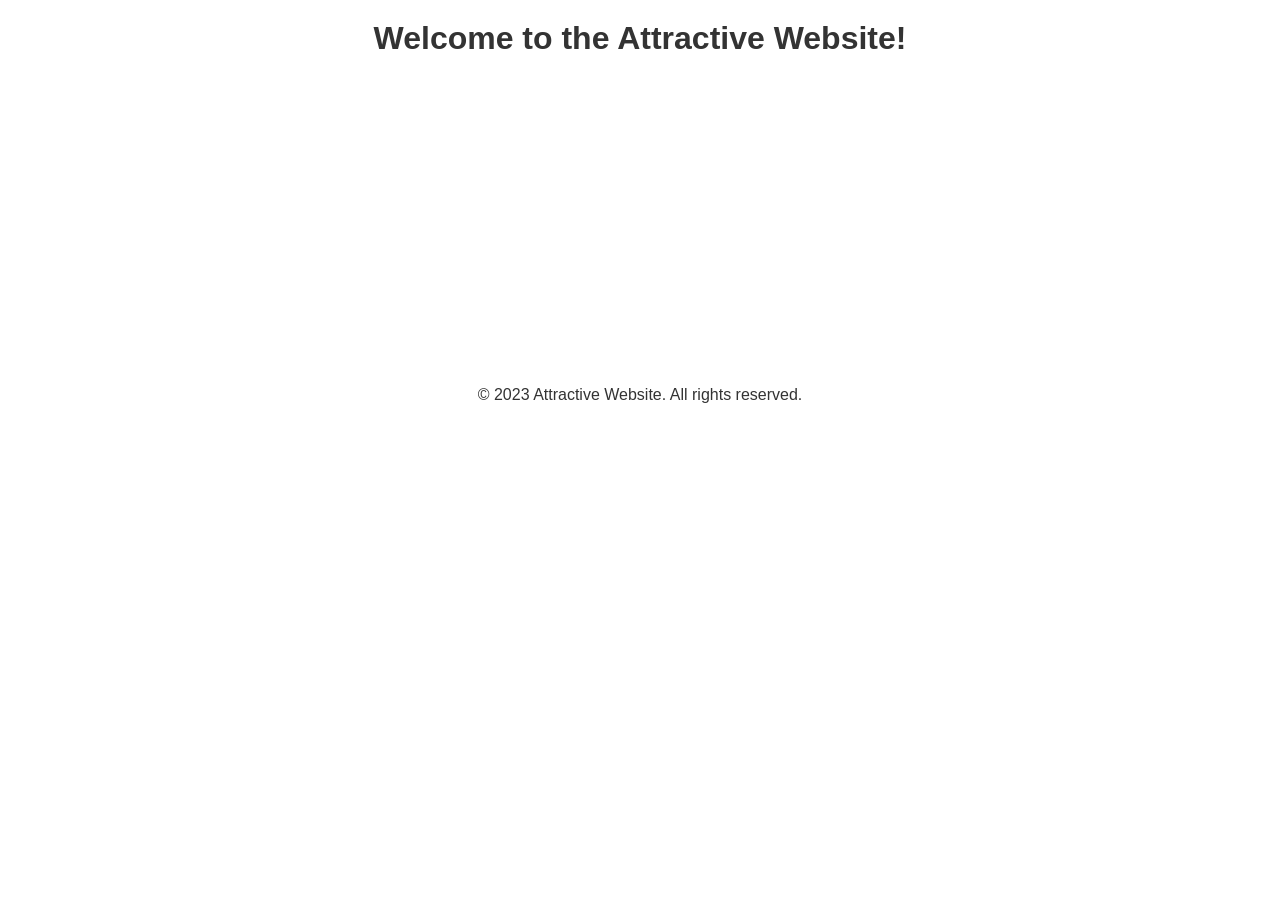
==== index.html @ ef952506 "Update index.html" ====
<!DOCTYPE html>
<html>
<head>
    <title>Attractive Website</title>
    <style>
        body {
            font-family: Arial, sans-serif;
            margin: 0;
            padding: 0;
            overflow: hidden;
            background: url("background.jpg") no-repeat center center fixed;
            background-size: cover;
        }

        #header {
            background-color: rgba(255, 255, 255, 0.8);
            padding: 20px;
            text-align: center;
        }

        #header h1 {
            margin: 0;
            color: #333;
        }

        #content {
            padding: 20px;
            color: #fff;
            text-align: center;
        }

        #content h2 {
            margin: 0 0 20px;
            font-size: 36px;
        }

        #content p {
            font-size: 18px;
            line-height: 1.6;
        }

        #content a {
            color: #fff;
            text-decoration: none;
            font-weight: bold;
        }

        #footer {
            background-color: rgba(255, 255, 255, 0.8);
            padding: 20px;
            text-align: center;
        }

        #footer p {
            margin: 0;
            color: #333;
        }
    </style>
</head>
<body>
    <div id="header">
        <h1>Welcome to the Attractive Website!</h1>
    </div>

    <div id="content">
        <h2>Smart Background Image</h2>
        <p>This website features a smart background image that adjusts to different screen sizes.</p>
        <p>You can replace the "background.jpg" file with your own image to customize the background.</p>
        <p>Feel free to explore the rest of the website and enjoy the visual experience!</p>
        <p>
            <a href="#">Link 1</a> |
            <a href="#">Link 2</a> |
            <a href="#">Link 3</a> |
            <a href="#">Link 4</a>
        </p>
    </div>

    <div id="footer">
        <p>&copy; 2023 Attractive Website. All rights reserved.</p>
    </div>
</body>
</html>
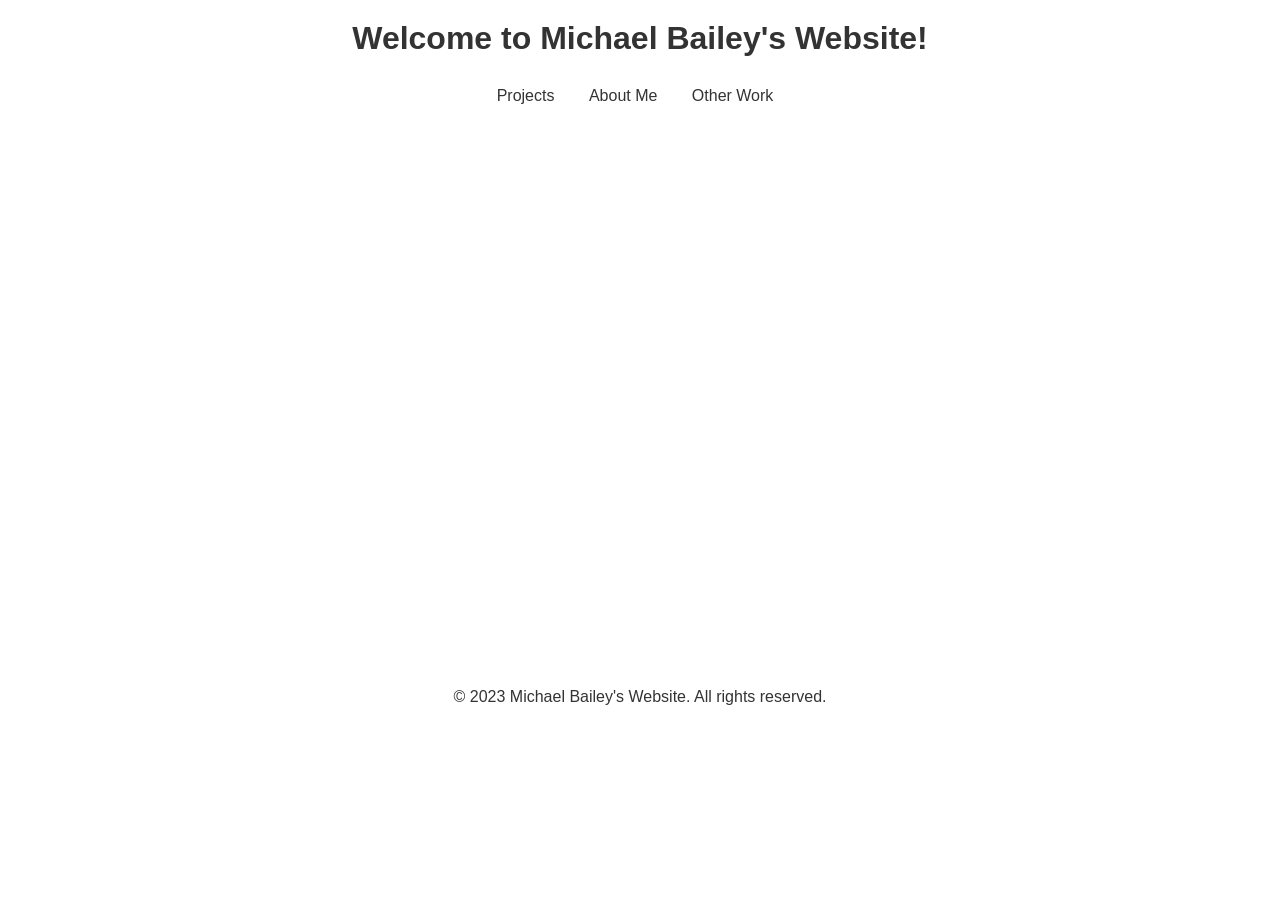
==== commit 64ab963c: "Update index.html" ====
--- a/index.html
+++ b/index.html
@@ -1,7 +1,7 @@
 <!DOCTYPE html>
 <html>
 <head>
-    <title>Attractive Website</title>
+    <title>Michael Bailey's Website</title>
     <style>
         body {
             font-family: Arial, sans-serif;
@@ -23,6 +23,29 @@
             color: #333;
         }
 
+        #nav {
+            background-color: rgba(255, 255, 255, 0.8);
+            padding: 10px;
+            text-align: center;
+        }
+
+        #nav ul {
+            list-style-type: none;
+            margin: 0;
+            padding: 0;
+        }
+
+        #nav ul li {
+            display: inline-block;
+            margin-right: 10px;
+        }
+
+        #nav ul li a {
+            text-decoration: none;
+            color: #333;
+            padding: 5px 10px;
+        }
+
         #content {
             padding: 20px;
             color: #fff;
@@ -39,12 +62,6 @@
             line-height: 1.6;
         }
 
-        #content a {
-            color: #fff;
-            text-decoration: none;
-            font-weight: bold;
-        }
-
         #footer {
             background-color: rgba(255, 255, 255, 0.8);
             padding: 20px;
@@ -59,24 +76,41 @@
 </head>
 <body>
     <div id="header">
-        <h1>Welcome to the Attractive Website!</h1>
+        <h1>Welcome to Michael Bailey's Website!</h1>
+    </div>
+
+    <div id="nav">
+        <ul>
+            <li><a href="#projects">Projects</a></li>
+            <li><a href="#about">About Me</a></li>
+            <li><a href="#work">Other Work</a></li>
+        </ul>
     </div>
 
     <div id="content">
-        <h2>Smart Background Image</h2>
-        <p>This website features a smart background image that adjusts to different screen sizes.</p>
-        <p>You can replace the "background.jpg" file with your own image to customize the background.</p>
-        <p>Feel free to explore the rest of the website and enjoy the visual experience!</p>
-        <p>
-            <a href="#">Link 1</a> |
-            <a href="#">Link 2</a> |
-            <a href="#">Link 3</a> |
-            <a href="#">Link 4</a>
-        </p>
+        <h2>Projects</h2>
+        <p>Here are some of my notable projects:</p>
+        <ul>
+            <li>Project 1</li>
+            <li>Project 2</li>
+            <li>Project 3</li>
+        </ul>
+
+        <h2>About Me</h2>
+        <p>I am Michael Bailey, a passionate web developer.</p>
+        <p>I have experience in front-end and back-end development, and I enjoy creating interactive and user-friendly websites.</p>
+
+        <h2>Other Work</h2>
+        <p>Here are some other examples of my work:</p>
+        <ul>
+            <li>Work 1</li>
+            <li>Work 2</li>
+            <li>Work 3</li>
+        </ul>
     </div>
 
     <div id="footer">
-        <p>&copy; 2023 Attractive Website. All rights reserved.</p>
+        <p>&copy; 2023 Michael Bailey's Website. All rights reserved.</p>
     </div>
 </body>
 </html>
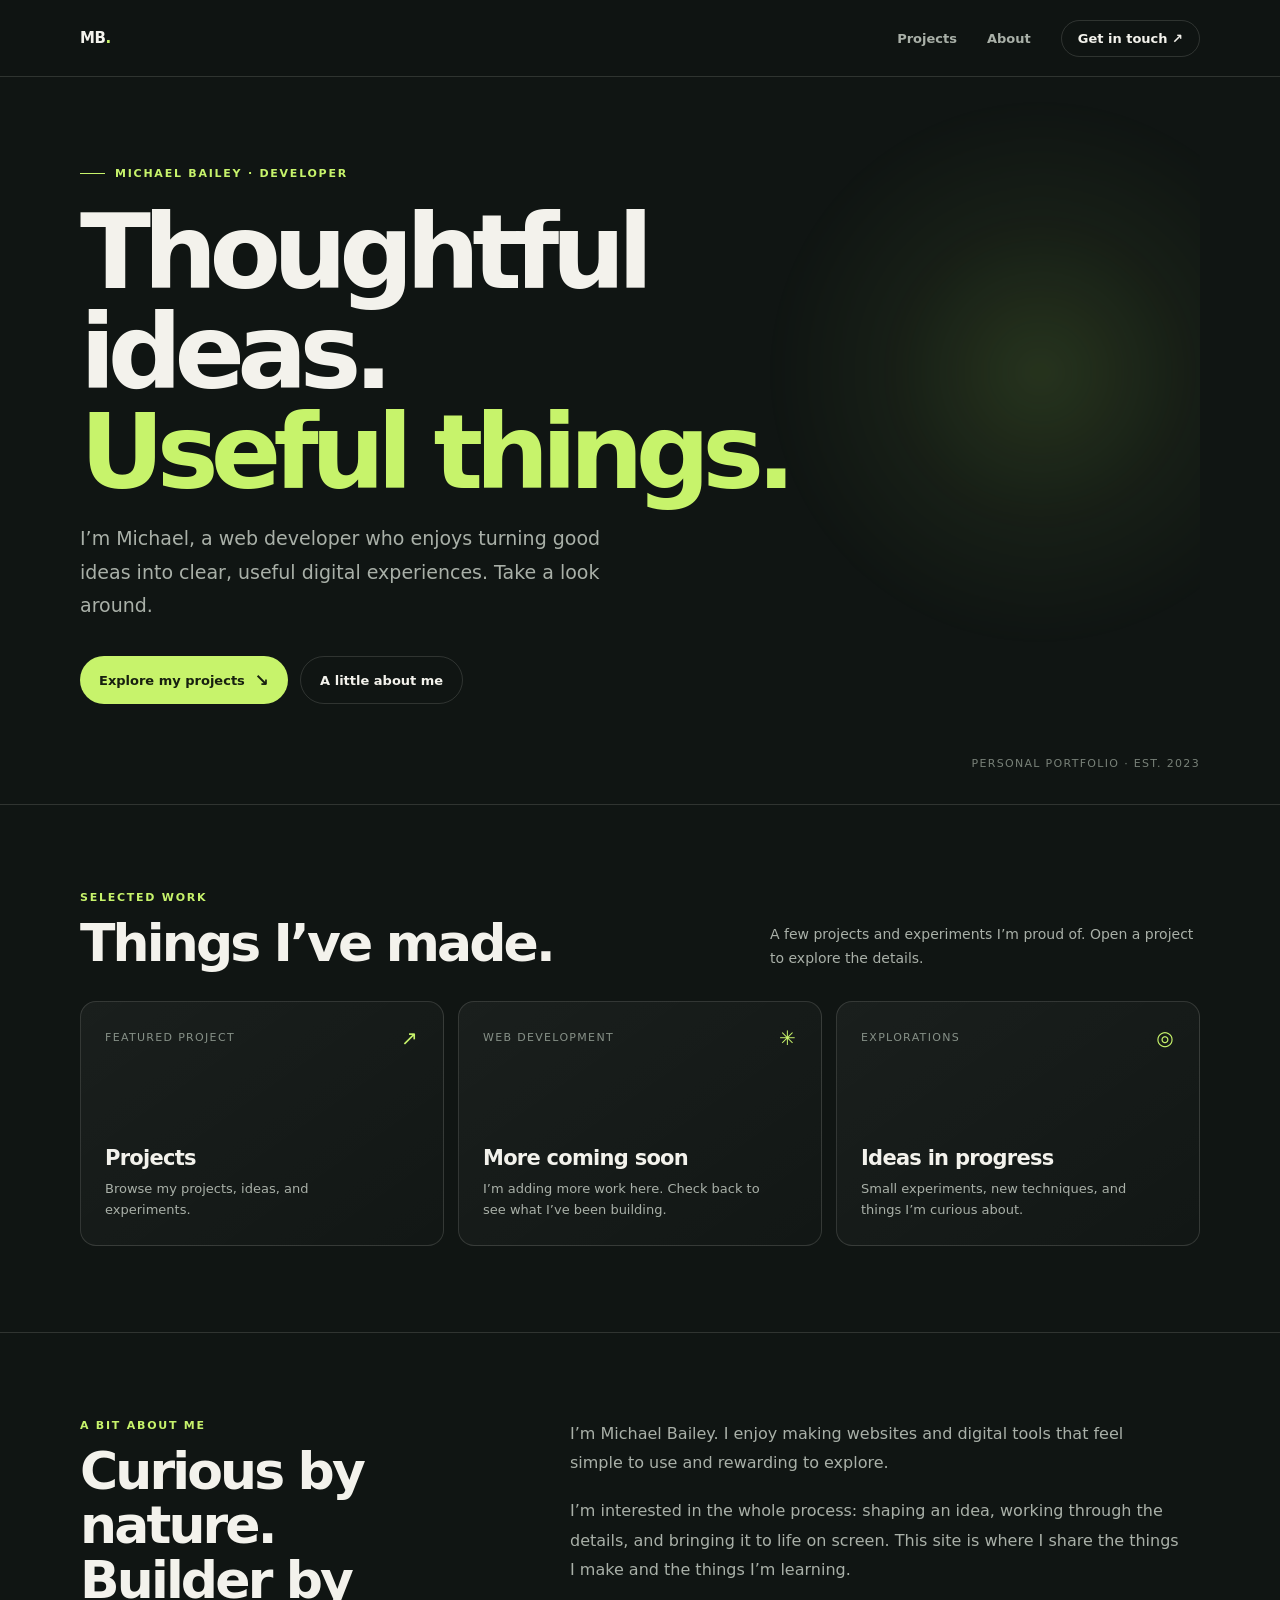
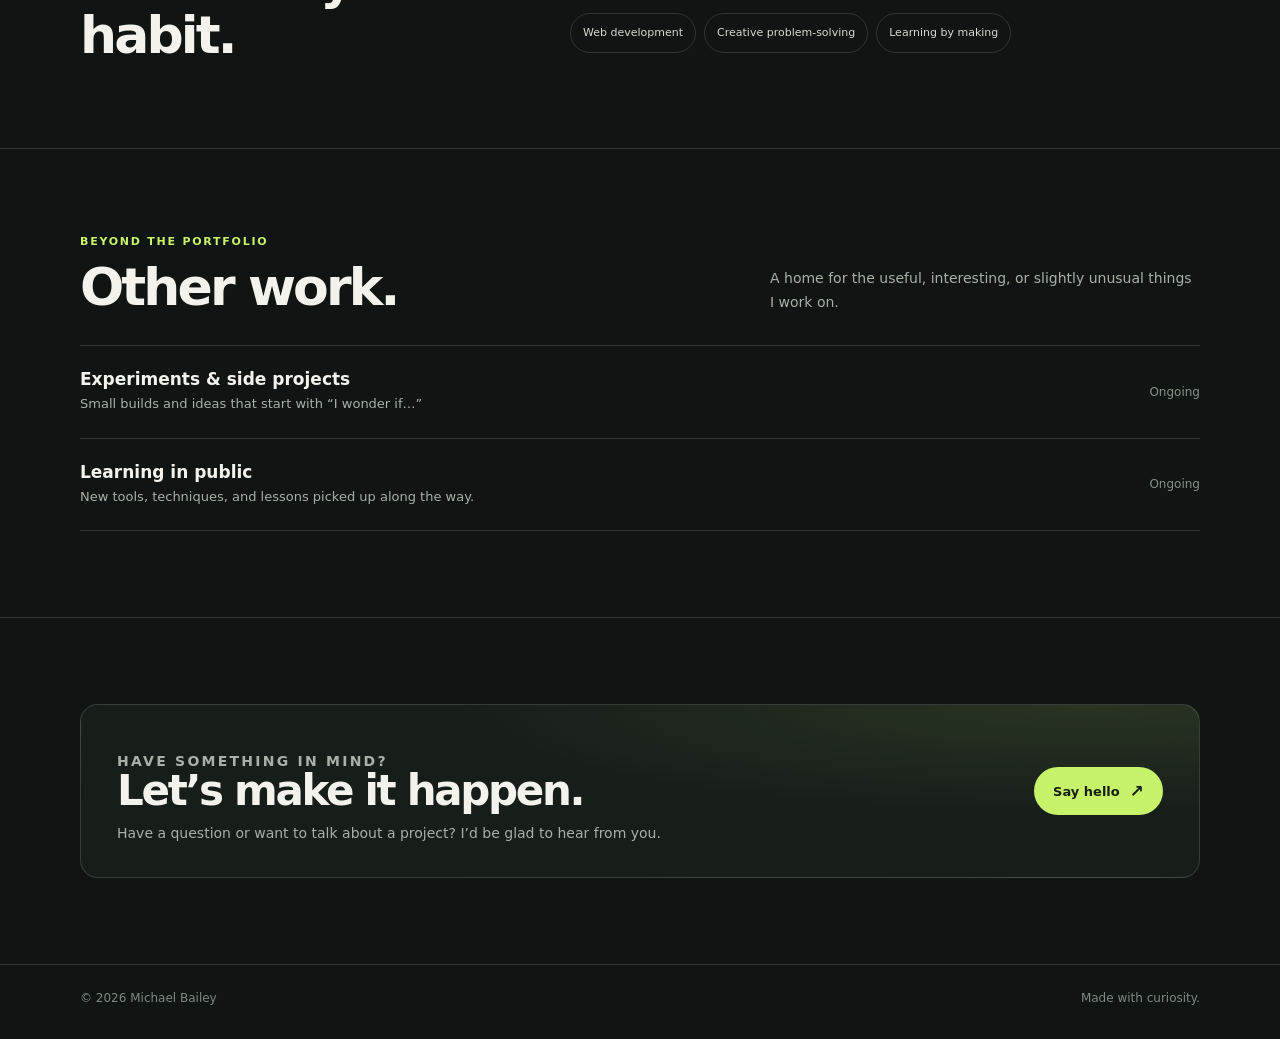
==== commit a0ddd81e: "Update index.html" ====
--- a/index.html
+++ b/index.html
@@ -1,116 +1,205 @@
-<!DOCTYPE html>
-<html>
+<!doctype html>
+<html lang="en">
 <head>
-    <title>Michael Bailey's Website</title>
-    <style>
-        body {
-            font-family: Arial, sans-serif;
-            margin: 0;
-            padding: 0;
-            overflow: hidden;
-            background: url("background.jpg") no-repeat center center fixed;
-            background-size: cover;
-        }
-
-        #header {
-            background-color: rgba(255, 255, 255, 0.8);
-            padding: 20px;
-            text-align: center;
-        }
-
-        #header h1 {
-            margin: 0;
-            color: #333;
-        }
-
-        #nav {
-            background-color: rgba(255, 255, 255, 0.8);
-            padding: 10px;
-            text-align: center;
-        }
-
-        #nav ul {
-            list-style-type: none;
-            margin: 0;
-            padding: 0;
-        }
-
-        #nav ul li {
-            display: inline-block;
-            margin-right: 10px;
-        }
-
-        #nav ul li a {
-            text-decoration: none;
-            color: #333;
-            padding: 5px 10px;
-        }
-
-        #content {
-            padding: 20px;
-            color: #fff;
-            text-align: center;
-        }
-
-        #content h2 {
-            margin: 0 0 20px;
-            font-size: 36px;
-        }
-
-        #content p {
-            font-size: 18px;
-            line-height: 1.6;
-        }
-
-        #footer {
-            background-color: rgba(255, 255, 255, 0.8);
-            padding: 20px;
-            text-align: center;
-        }
-
-        #footer p {
-            margin: 0;
-            color: #333;
-        }
-    </style>
+  <meta charset="utf-8">
+  <meta name="viewport" content="width=device-width, initial-scale=1">
+  <meta name="theme-color" content="#101513">
+  <meta name="description" content="The portfolio and projects of Michael Bailey.">
+  <title>Michael Bailey — Developer &amp; Maker</title>
+  <style>
+    :root {
+      color-scheme: dark;
+      --ink: #f3f2ec;
+      --muted: #a9b0a8;
+      --bg: #101513;
+      --panel: #171e1a;
+      --line: rgba(238, 242, 231, .14);
+      --lime: #c7f36b;
+      --max: 1120px;
+    }
+    * { box-sizing: border-box; }
+    html { scroll-behavior: smooth; scroll-padding-top: 92px; }
+    body {
+      margin: 0;
+      background: var(--bg);
+      color: var(--ink);
+      font-family: Inter, ui-sans-serif, system-ui, -apple-system, BlinkMacSystemFont, "Segoe UI", sans-serif;
+      -webkit-font-smoothing: antialiased;
+    }
+    a { color: inherit; }
+    .wrap { width: min(var(--max), calc(100% - 48px)); margin-inline: auto; }
+    .topbar {
+      position: sticky; top: 0; z-index: 10;
+      border-bottom: 1px solid var(--line);
+      background: rgba(16, 21, 19, .82);
+      backdrop-filter: blur(18px);
+    }
+    .nav { min-height: 76px; display: flex; align-items: center; justify-content: space-between; gap: 24px; }
+    .brand { font-size: 15px; font-weight: 750; letter-spacing: -.03em; text-decoration: none; }
+    .brand-mark { color: var(--lime); }
+    .navlinks { display: flex; align-items: center; gap: 30px; }
+    .navlinks a { color: var(--muted); font-size: 13px; font-weight: 600; text-decoration: none; transition: color .2s; }
+    .navlinks a:hover, .navlinks a:focus-visible { color: var(--ink); }
+    .navlinks .nav-cta { border: 1px solid var(--line); border-radius: 999px; color: var(--ink); padding: 10px 16px; }
+    .hero { min-height: 590px; display: grid; align-items: center; padding: 90px 0 100px; position: relative; overflow: hidden; }
+    .hero::before {
+      content: ""; position: absolute; width: 560px; height: 560px; border-radius: 50%;
+      right: -120px; top: 2%; pointer-events: none;
+      background: radial-gradient(circle, rgba(151, 205, 83, .17), rgba(151, 205, 83, .05) 38%, transparent 69%);
+      filter: blur(8px);
+    }
+    .hero-inner { position: relative; max-width: 790px; }
+    .eyebrow { display: flex; align-items: center; gap: 10px; color: var(--lime); font-size: 11px; letter-spacing: .16em; text-transform: uppercase; font-weight: 750; }
+    .eyebrow::before { content: ""; width: 25px; height: 1px; background: currentColor; }
+    h1 { max-width: 800px; margin: 23px 0 20px; font-size: clamp(54px, 8.6vw, 104px); line-height: .96; letter-spacing: -.075em; font-weight: 650; }
+    h1 span { color: var(--lime); }
+    .intro { max-width: 550px; margin: 0; color: var(--muted); font-size: clamp(16px, 2vw, 19px); line-height: 1.75; }
+    .actions { display: flex; flex-wrap: wrap; gap: 12px; margin-top: 34px; }
+    .button { min-height: 48px; display: inline-flex; align-items: center; justify-content: center; gap: 10px; padding: 0 19px; border-radius: 999px; text-decoration: none; font-size: 13px; font-weight: 700; transition: transform .2s, background .2s; }
+    .button:hover { transform: translateY(-2px); }
+    .button-primary { background: var(--lime); color: #17200f; }
+    .button-secondary { border: 1px solid var(--line); color: var(--ink); }
+    .arrow { font-size: 17px; line-height: 0; }
+    .hero-note { position: absolute; right: 0; bottom: 34px; color: #788178; font-size: 11px; letter-spacing: .12em; text-transform: uppercase; }
+    .section { padding: 86px 0; border-top: 1px solid var(--line); }
+    .section-head { display: flex; align-items: end; justify-content: space-between; gap: 24px; margin-bottom: 30px; }
+    .section-kicker { margin: 0 0 12px; color: var(--lime); font-size: 11px; letter-spacing: .16em; text-transform: uppercase; font-weight: 750; }
+    h2 { margin: 0; font-size: clamp(32px, 5vw, 52px); line-height: 1.05; letter-spacing: -.055em; font-weight: 620; }
+    .section-lead { max-width: 430px; margin: 0; color: var(--muted); font-size: 14px; line-height: 1.7; }
+    .project-grid { display: grid; grid-template-columns: repeat(3, 1fr); gap: 14px; }
+    .card { min-height: 245px; display: flex; flex-direction: column; padding: 24px; border: 1px solid var(--line); border-radius: 16px; background: linear-gradient(145deg, rgba(255,255,255,.045), rgba(255,255,255,.012)); text-decoration: none; transition: border-color .2s, transform .2s, background .2s; }
+    a.card:hover { border-color: rgba(199,243,107,.48); transform: translateY(-3px); background: linear-gradient(145deg, rgba(199,243,107,.08), rgba(255,255,255,.015)); }
+    .card-top { display: flex; justify-content: space-between; align-items: center; color: #869087; font-size: 11px; letter-spacing: .12em; text-transform: uppercase; }
+    .card-icon { color: var(--lime); font-size: 20px; }
+    .card h3 { margin: auto 0 9px; font-size: 21px; letter-spacing: -.035em; }
+    .card p { max-width: 280px; margin: 0; color: var(--muted); font-size: 13px; line-height: 1.6; }
+    .about-layout { display: grid; grid-template-columns: .8fr 1.2fr; gap: 70px; align-items: start; }
+    .about-copy { max-width: 610px; color: var(--muted); font-size: 16px; line-height: 1.85; }
+    .about-copy p { margin: 0 0 18px; }
+    .about-tags { display: flex; flex-wrap: wrap; gap: 8px; margin-top: 28px; }
+    .tag { padding: 9px 12px; border: 1px solid var(--line); border-radius: 999px; color: #d5d9d1; font-size: 11px; }
+    .work-row { display: grid; grid-template-columns: 1fr auto; gap: 22px; align-items: center; padding: 23px 0; border-top: 1px solid var(--line); }
+    .work-row:last-child { border-bottom: 1px solid var(--line); }
+    .work-row h3 { margin: 0 0 5px; font-size: 17px; }
+    .work-row p { margin: 0; color: var(--muted); font-size: 13px; line-height: 1.6; }
+    .work-year { color: #879087; font-size: 12px; }
+    .contact { display: flex; align-items: center; justify-content: space-between; gap: 30px; padding: 36px; border: 1px solid var(--line); border-radius: 18px; background: radial-gradient(ellipse at 90% 0%, rgba(199,243,107,.1), transparent 45%), var(--panel); }
+    .contact h2 { font-size: clamp(28px, 4vw, 42px); }
+    .contact p { margin: 12px 0 0; color: var(--muted); font-size: 14px; }
+    footer { padding: 26px 0 34px; border-top: 1px solid var(--line); color: #7f8980; font-size: 12px; }
+    .footer-inner { display: flex; justify-content: space-between; gap: 20px; }
+    :focus-visible { outline: 2px solid var(--lime); outline-offset: 4px; }
+    @media (max-width: 760px) {
+      .wrap { width: min(100% - 36px, var(--max)); }
+      .nav { min-height: 66px; }
+      .navlinks { gap: 16px; }
+      .navlinks a { font-size: 12px; }
+      .navlinks .nav-cta { padding: 8px 12px; }
+      .hero { min-height: 560px; padding: 80px 0; }
+      .hero::before { right: -290px; top: 12%; }
+      .hero-note { display: none; }
+      .section { padding: 68px 0; }
+      .section-head { align-items: start; flex-direction: column; }
+      .project-grid { grid-template-columns: 1fr; }
+      .card { min-height: 195px; }
+      .about-layout { grid-template-columns: 1fr; gap: 24px; }
+      .contact { align-items: start; flex-direction: column; padding: 27px; }
+    }
+    @media (max-width: 460px) {
+      .navlinks { gap: 12px; }
+      .navlinks a:nth-child(2) { display: none; }
+      .brand { font-size: 14px; }
+      .hero { min-height: 520px; }
+      .footer-inner { flex-direction: column; gap: 8px; }
+    }
+    @media (prefers-reduced-motion: reduce) {
+      html { scroll-behavior: auto; }
+      *, *::before, *::after { transition-duration: .01ms !important; }
+    }
+  </style>
 </head>
 <body>
-    <div id="header">
-        <h1>Welcome to Michael Bailey's Website!</h1>
-    </div>
-
-    <div id="nav">
-        <ul>
-            <li><a href="#projects">Projects</a></li>
-            <li><a href="#about">About Me</a></li>
-            <li><a href="#work">Other Work</a></li>
-        </ul>
-    </div>
-
-    <div id="content">
-        <h2>Projects</h2>
-        <p>Here are some of my notable projects:</p>
-        <ul>
-            <li>Project 1</li>
-            <li>Project 2</li>
-            <li>Project 3</li>
-        </ul>
-
-        <h2>About Me</h2>
-        <p>I am Michael Bailey, a passionate web developer.</p>
-        <p>I have experience in front-end and back-end development, and I enjoy creating interactive and user-friendly websites.</p>
-
-        <h2>Other Work</h2>
-        <p>Here are some other examples of my work:</p>
-        <ul>
-            <li>Work 1</li>
-            <li>Work 2</li>
-            <li>Work 3</li>
-        </ul>
-    </div>
-
-    <div id="footer">
-        <p>&copy; 2023 Michael Bailey's Website. All rights reserved.</p>
-    </div>
+  <header class="topbar">
+    <nav class="nav wrap" aria-label="Main navigation">
+      <a class="brand" href="#home">MB<span class="brand-mark">.</span></a>
+      <div class="navlinks">
+        <a href="#projects">Projects</a>
+        <a href="#about">About</a>
+        <a class="nav-cta" href="#contact">Get in touch <span aria-hidden="true">↗</span></a>
+      </div>
+    </nav>
+  </header>
+
+  <main id="home">
+    <section class="hero wrap" aria-labelledby="hero-title">
+      <div class="hero-inner">
+        <div class="eyebrow">Michael Bailey · Developer</div>
+        <h1 id="hero-title">Thoughtful ideas.<br><span>Useful things.</span></h1>
+        <p class="intro">I’m Michael, a web developer who enjoys turning good ideas into clear, useful digital experiences. Take a look around.</p>
+        <div class="actions">
+          <a class="button button-primary" href="#projects">Explore my projects <span class="arrow" aria-hidden="true">↘</span></a>
+          <a class="button button-secondary" href="#about">A little about me</a>
+        </div>
+      </div>
+      <div class="hero-note">Personal portfolio · Est. 2023</div>
+    </section>
+
+    <section class="section" id="projects" aria-labelledby="projects-title">
+      <div class="wrap">
+        <div class="section-head">
+          <div><p class="section-kicker">Selected work</p><h2 id="projects-title">Things I’ve made.</h2></div>
+          <p class="section-lead">A few projects and experiments I’m proud of. Open a project to explore the details.</p>
+        </div>
+        <div class="project-grid">
+          <a class="card" href="https://mjbailey250.github.io/MBailey.github.io/projects.html">
+            <div class="card-top"><span>Featured project</span><span class="card-icon" aria-hidden="true">↗</span></div>
+            <h3>Projects</h3><p>Browse my projects, ideas, and experiments.</p>
+          </a>
+          <div class="card">
+            <div class="card-top"><span>Web development</span><span class="card-icon" aria-hidden="true">✳</span></div>
+            <h3>More coming soon</h3><p>I’m adding more work here. Check back to see what I’ve been building.</p>
+          </div>
+          <div class="card">
+            <div class="card-top"><span>Explorations</span><span class="card-icon" aria-hidden="true">◎</span></div>
+            <h3>Ideas in progress</h3><p>Small experiments, new techniques, and things I’m curious about.</p>
+          </div>
+        </div>
+      </div>
+    </section>
+
+    <section class="section" id="about" aria-labelledby="about-title">
+      <div class="wrap about-layout">
+        <div><p class="section-kicker">A bit about me</p><h2 id="about-title">Curious by nature.<br>Builder by habit.</h2></div>
+        <div class="about-copy">
+          <p>I’m Michael Bailey. I enjoy making websites and digital tools that feel simple to use and rewarding to explore.</p>
+          <p>I’m interested in the whole process: shaping an idea, working through the details, and bringing it to life on screen. This site is where I share the things I make and the things I’m learning.</p>
+          <div class="about-tags" aria-label="Areas of interest"><span class="tag">Web development</span><span class="tag">Creative problem-solving</span><span class="tag">Learning by making</span></div>
+        </div>
+      </div>
+    </section>
+
+    <section class="section" id="work" aria-labelledby="work-title">
+      <div class="wrap">
+        <div class="section-head">
+          <div><p class="section-kicker">Beyond the portfolio</p><h2 id="work-title">Other work.</h2></div>
+          <p class="section-lead">A home for the useful, interesting, or slightly unusual things I work on.</p>
+        </div>
+        <div class="work-row"><div><h3>Experiments &amp; side projects</h3><p>Small builds and ideas that start with “I wonder if…”</p></div><span class="work-year">Ongoing</span></div>
+        <div class="work-row"><div><h3>Learning in public</h3><p>New tools, techniques, and lessons picked up along the way.</p></div><span class="work-year">Ongoing</span></div>
+      </div>
+    </section>
+
+    <section class="section" id="contact">
+      <div class="wrap">
+        <div class="contact">
+          <div><p class="section-kicker">Have something in mind?</p><h2>Let’s make it happen.</h2><p>Have a question or want to talk about a project? I’d be glad to hear from you.</p></div>
+          <a class="button button-primary" href="mailto:hello@example.com">Say hello <span class="arrow" aria-hidden="true">↗</span></a>
+        </div>
+      </div>
+    </section>
+  </main>
+
+  <footer><div class="wrap footer-inner"><span>© <span id="year">2026</span> Michael Bailey</span><span>Made with curiosity.</span></div></footer>
+  <script>document.getElementById('year').textContent = new Date().getFullYear();</script>
 </body>
 </html>
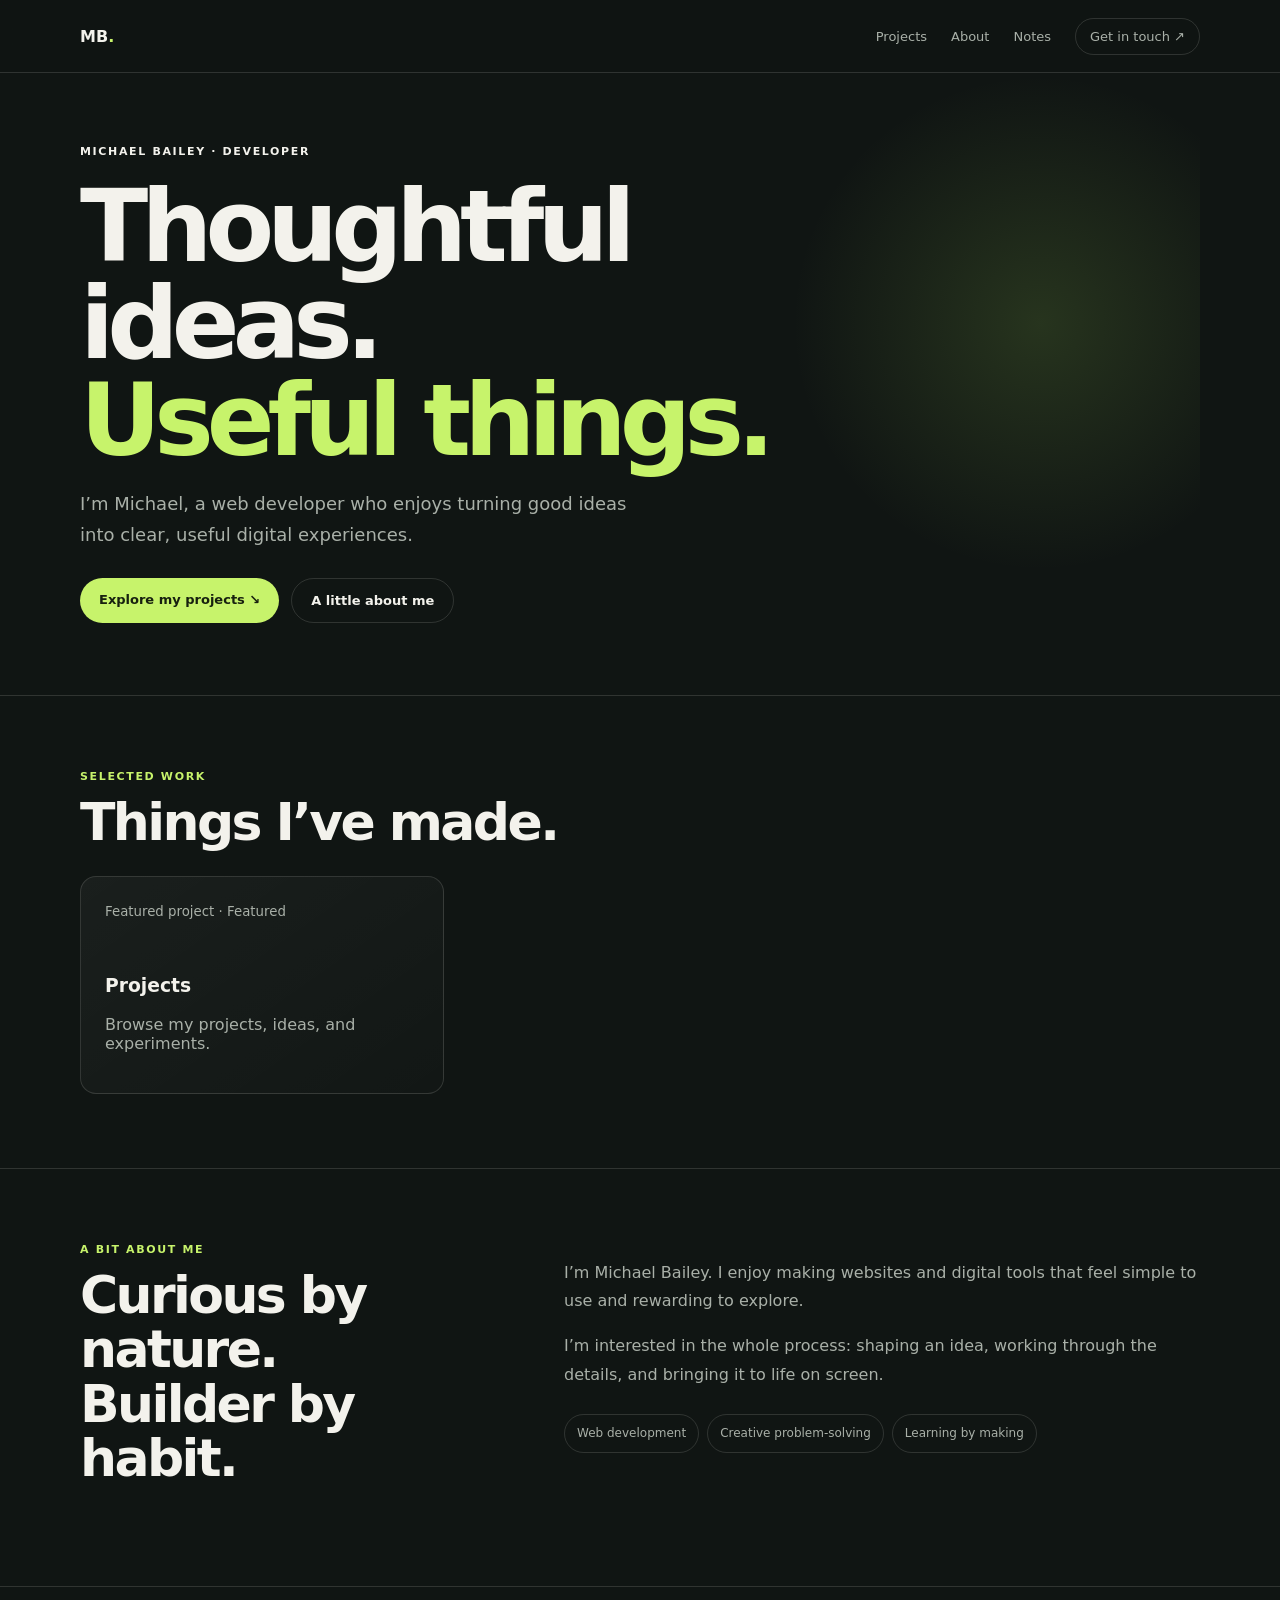
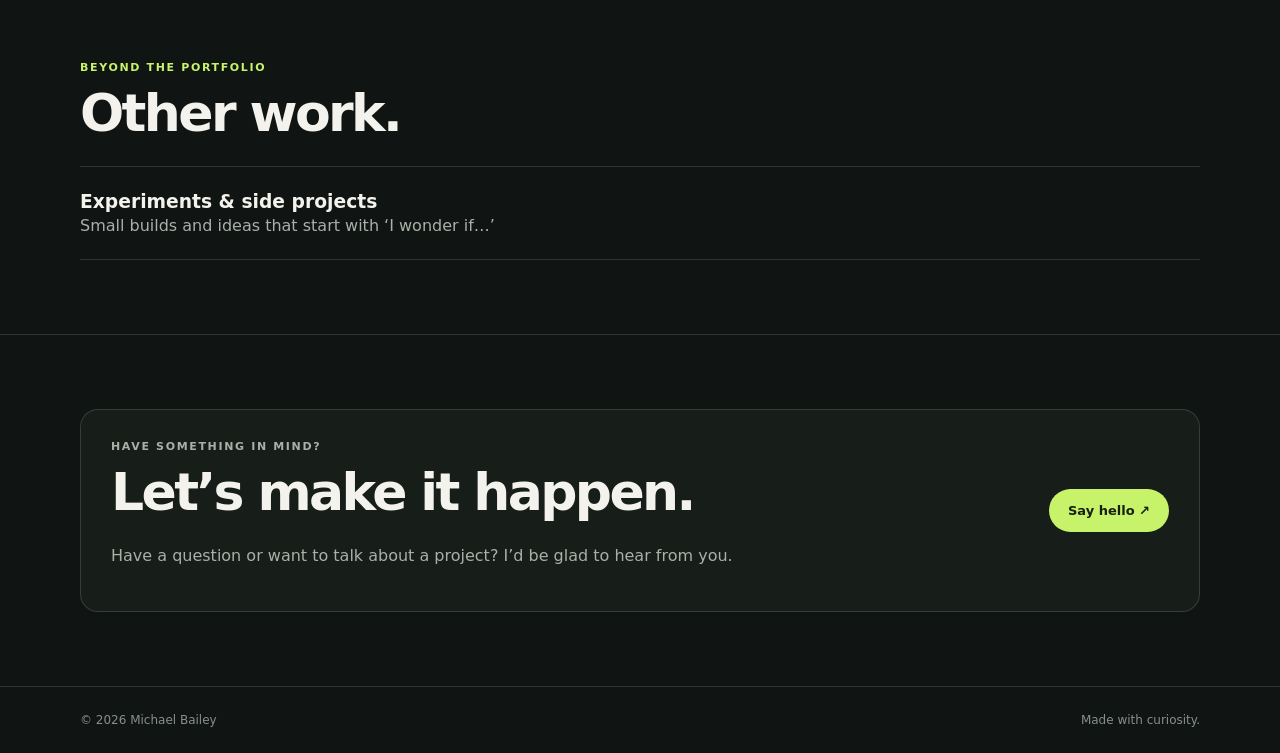
==== commit 41de6fb6: "New site" ====
--- a/index.html
+++ b/index.html
@@ -1,205 +1,9 @@
 <!doctype html>
-<html lang="en">
-<head>
-  <meta charset="utf-8">
-  <meta name="viewport" content="width=device-width, initial-scale=1">
-  <meta name="theme-color" content="#101513">
-  <meta name="description" content="The portfolio and projects of Michael Bailey.">
-  <title>Michael Bailey — Developer &amp; Maker</title>
-  <style>
-    :root {
-      color-scheme: dark;
-      --ink: #f3f2ec;
-      --muted: #a9b0a8;
-      --bg: #101513;
-      --panel: #171e1a;
-      --line: rgba(238, 242, 231, .14);
-      --lime: #c7f36b;
-      --max: 1120px;
-    }
-    * { box-sizing: border-box; }
-    html { scroll-behavior: smooth; scroll-padding-top: 92px; }
-    body {
-      margin: 0;
-      background: var(--bg);
-      color: var(--ink);
-      font-family: Inter, ui-sans-serif, system-ui, -apple-system, BlinkMacSystemFont, "Segoe UI", sans-serif;
-      -webkit-font-smoothing: antialiased;
-    }
-    a { color: inherit; }
-    .wrap { width: min(var(--max), calc(100% - 48px)); margin-inline: auto; }
-    .topbar {
-      position: sticky; top: 0; z-index: 10;
-      border-bottom: 1px solid var(--line);
-      background: rgba(16, 21, 19, .82);
-      backdrop-filter: blur(18px);
-    }
-    .nav { min-height: 76px; display: flex; align-items: center; justify-content: space-between; gap: 24px; }
-    .brand { font-size: 15px; font-weight: 750; letter-spacing: -.03em; text-decoration: none; }
-    .brand-mark { color: var(--lime); }
-    .navlinks { display: flex; align-items: center; gap: 30px; }
-    .navlinks a { color: var(--muted); font-size: 13px; font-weight: 600; text-decoration: none; transition: color .2s; }
-    .navlinks a:hover, .navlinks a:focus-visible { color: var(--ink); }
-    .navlinks .nav-cta { border: 1px solid var(--line); border-radius: 999px; color: var(--ink); padding: 10px 16px; }
-    .hero { min-height: 590px; display: grid; align-items: center; padding: 90px 0 100px; position: relative; overflow: hidden; }
-    .hero::before {
-      content: ""; position: absolute; width: 560px; height: 560px; border-radius: 50%;
-      right: -120px; top: 2%; pointer-events: none;
-      background: radial-gradient(circle, rgba(151, 205, 83, .17), rgba(151, 205, 83, .05) 38%, transparent 69%);
-      filter: blur(8px);
-    }
-    .hero-inner { position: relative; max-width: 790px; }
-    .eyebrow { display: flex; align-items: center; gap: 10px; color: var(--lime); font-size: 11px; letter-spacing: .16em; text-transform: uppercase; font-weight: 750; }
-    .eyebrow::before { content: ""; width: 25px; height: 1px; background: currentColor; }
-    h1 { max-width: 800px; margin: 23px 0 20px; font-size: clamp(54px, 8.6vw, 104px); line-height: .96; letter-spacing: -.075em; font-weight: 650; }
-    h1 span { color: var(--lime); }
-    .intro { max-width: 550px; margin: 0; color: var(--muted); font-size: clamp(16px, 2vw, 19px); line-height: 1.75; }
-    .actions { display: flex; flex-wrap: wrap; gap: 12px; margin-top: 34px; }
-    .button { min-height: 48px; display: inline-flex; align-items: center; justify-content: center; gap: 10px; padding: 0 19px; border-radius: 999px; text-decoration: none; font-size: 13px; font-weight: 700; transition: transform .2s, background .2s; }
-    .button:hover { transform: translateY(-2px); }
-    .button-primary { background: var(--lime); color: #17200f; }
-    .button-secondary { border: 1px solid var(--line); color: var(--ink); }
-    .arrow { font-size: 17px; line-height: 0; }
-    .hero-note { position: absolute; right: 0; bottom: 34px; color: #788178; font-size: 11px; letter-spacing: .12em; text-transform: uppercase; }
-    .section { padding: 86px 0; border-top: 1px solid var(--line); }
-    .section-head { display: flex; align-items: end; justify-content: space-between; gap: 24px; margin-bottom: 30px; }
-    .section-kicker { margin: 0 0 12px; color: var(--lime); font-size: 11px; letter-spacing: .16em; text-transform: uppercase; font-weight: 750; }
-    h2 { margin: 0; font-size: clamp(32px, 5vw, 52px); line-height: 1.05; letter-spacing: -.055em; font-weight: 620; }
-    .section-lead { max-width: 430px; margin: 0; color: var(--muted); font-size: 14px; line-height: 1.7; }
-    .project-grid { display: grid; grid-template-columns: repeat(3, 1fr); gap: 14px; }
-    .card { min-height: 245px; display: flex; flex-direction: column; padding: 24px; border: 1px solid var(--line); border-radius: 16px; background: linear-gradient(145deg, rgba(255,255,255,.045), rgba(255,255,255,.012)); text-decoration: none; transition: border-color .2s, transform .2s, background .2s; }
-    a.card:hover { border-color: rgba(199,243,107,.48); transform: translateY(-3px); background: linear-gradient(145deg, rgba(199,243,107,.08), rgba(255,255,255,.015)); }
-    .card-top { display: flex; justify-content: space-between; align-items: center; color: #869087; font-size: 11px; letter-spacing: .12em; text-transform: uppercase; }
-    .card-icon { color: var(--lime); font-size: 20px; }
-    .card h3 { margin: auto 0 9px; font-size: 21px; letter-spacing: -.035em; }
-    .card p { max-width: 280px; margin: 0; color: var(--muted); font-size: 13px; line-height: 1.6; }
-    .about-layout { display: grid; grid-template-columns: .8fr 1.2fr; gap: 70px; align-items: start; }
-    .about-copy { max-width: 610px; color: var(--muted); font-size: 16px; line-height: 1.85; }
-    .about-copy p { margin: 0 0 18px; }
-    .about-tags { display: flex; flex-wrap: wrap; gap: 8px; margin-top: 28px; }
-    .tag { padding: 9px 12px; border: 1px solid var(--line); border-radius: 999px; color: #d5d9d1; font-size: 11px; }
-    .work-row { display: grid; grid-template-columns: 1fr auto; gap: 22px; align-items: center; padding: 23px 0; border-top: 1px solid var(--line); }
-    .work-row:last-child { border-bottom: 1px solid var(--line); }
-    .work-row h3 { margin: 0 0 5px; font-size: 17px; }
-    .work-row p { margin: 0; color: var(--muted); font-size: 13px; line-height: 1.6; }
-    .work-year { color: #879087; font-size: 12px; }
-    .contact { display: flex; align-items: center; justify-content: space-between; gap: 30px; padding: 36px; border: 1px solid var(--line); border-radius: 18px; background: radial-gradient(ellipse at 90% 0%, rgba(199,243,107,.1), transparent 45%), var(--panel); }
-    .contact h2 { font-size: clamp(28px, 4vw, 42px); }
-    .contact p { margin: 12px 0 0; color: var(--muted); font-size: 14px; }
-    footer { padding: 26px 0 34px; border-top: 1px solid var(--line); color: #7f8980; font-size: 12px; }
-    .footer-inner { display: flex; justify-content: space-between; gap: 20px; }
-    :focus-visible { outline: 2px solid var(--lime); outline-offset: 4px; }
-    @media (max-width: 760px) {
-      .wrap { width: min(100% - 36px, var(--max)); }
-      .nav { min-height: 66px; }
-      .navlinks { gap: 16px; }
-      .navlinks a { font-size: 12px; }
-      .navlinks .nav-cta { padding: 8px 12px; }
-      .hero { min-height: 560px; padding: 80px 0; }
-      .hero::before { right: -290px; top: 12%; }
-      .hero-note { display: none; }
-      .section { padding: 68px 0; }
-      .section-head { align-items: start; flex-direction: column; }
-      .project-grid { grid-template-columns: 1fr; }
-      .card { min-height: 195px; }
-      .about-layout { grid-template-columns: 1fr; gap: 24px; }
-      .contact { align-items: start; flex-direction: column; padding: 27px; }
-    }
-    @media (max-width: 460px) {
-      .navlinks { gap: 12px; }
-      .navlinks a:nth-child(2) { display: none; }
-      .brand { font-size: 14px; }
-      .hero { min-height: 520px; }
-      .footer-inner { flex-direction: column; gap: 8px; }
-    }
-    @media (prefers-reduced-motion: reduce) {
-      html { scroll-behavior: auto; }
-      *, *::before, *::after { transition-duration: .01ms !important; }
-    }
-  </style>
-</head>
-<body>
-  <header class="topbar">
-    <nav class="nav wrap" aria-label="Main navigation">
-      <a class="brand" href="#home">MB<span class="brand-mark">.</span></a>
-      <div class="navlinks">
-        <a href="#projects">Projects</a>
-        <a href="#about">About</a>
-        <a class="nav-cta" href="#contact">Get in touch <span aria-hidden="true">↗</span></a>
-      </div>
-    </nav>
-  </header>
-
-  <main id="home">
-    <section class="hero wrap" aria-labelledby="hero-title">
-      <div class="hero-inner">
-        <div class="eyebrow">Michael Bailey · Developer</div>
-        <h1 id="hero-title">Thoughtful ideas.<br><span>Useful things.</span></h1>
-        <p class="intro">I’m Michael, a web developer who enjoys turning good ideas into clear, useful digital experiences. Take a look around.</p>
-        <div class="actions">
-          <a class="button button-primary" href="#projects">Explore my projects <span class="arrow" aria-hidden="true">↘</span></a>
-          <a class="button button-secondary" href="#about">A little about me</a>
-        </div>
-      </div>
-      <div class="hero-note">Personal portfolio · Est. 2023</div>
-    </section>
-
-    <section class="section" id="projects" aria-labelledby="projects-title">
-      <div class="wrap">
-        <div class="section-head">
-          <div><p class="section-kicker">Selected work</p><h2 id="projects-title">Things I’ve made.</h2></div>
-          <p class="section-lead">A few projects and experiments I’m proud of. Open a project to explore the details.</p>
-        </div>
-        <div class="project-grid">
-          <a class="card" href="https://mjbailey250.github.io/MBailey.github.io/projects.html">
-            <div class="card-top"><span>Featured project</span><span class="card-icon" aria-hidden="true">↗</span></div>
-            <h3>Projects</h3><p>Browse my projects, ideas, and experiments.</p>
-          </a>
-          <div class="card">
-            <div class="card-top"><span>Web development</span><span class="card-icon" aria-hidden="true">✳</span></div>
-            <h3>More coming soon</h3><p>I’m adding more work here. Check back to see what I’ve been building.</p>
-          </div>
-          <div class="card">
-            <div class="card-top"><span>Explorations</span><span class="card-icon" aria-hidden="true">◎</span></div>
-            <h3>Ideas in progress</h3><p>Small experiments, new techniques, and things I’m curious about.</p>
-          </div>
-        </div>
-      </div>
-    </section>
-
-    <section class="section" id="about" aria-labelledby="about-title">
-      <div class="wrap about-layout">
-        <div><p class="section-kicker">A bit about me</p><h2 id="about-title">Curious by nature.<br>Builder by habit.</h2></div>
-        <div class="about-copy">
-          <p>I’m Michael Bailey. I enjoy making websites and digital tools that feel simple to use and rewarding to explore.</p>
-          <p>I’m interested in the whole process: shaping an idea, working through the details, and bringing it to life on screen. This site is where I share the things I make and the things I’m learning.</p>
-          <div class="about-tags" aria-label="Areas of interest"><span class="tag">Web development</span><span class="tag">Creative problem-solving</span><span class="tag">Learning by making</span></div>
-        </div>
-      </div>
-    </section>
-
-    <section class="section" id="work" aria-labelledby="work-title">
-      <div class="wrap">
-        <div class="section-head">
-          <div><p class="section-kicker">Beyond the portfolio</p><h2 id="work-title">Other work.</h2></div>
-          <p class="section-lead">A home for the useful, interesting, or slightly unusual things I work on.</p>
-        </div>
-        <div class="work-row"><div><h3>Experiments &amp; side projects</h3><p>Small builds and ideas that start with “I wonder if…”</p></div><span class="work-year">Ongoing</span></div>
-        <div class="work-row"><div><h3>Learning in public</h3><p>New tools, techniques, and lessons picked up along the way.</p></div><span class="work-year">Ongoing</span></div>
-      </div>
-    </section>
-
-    <section class="section" id="contact">
-      <div class="wrap">
-        <div class="contact">
-          <div><p class="section-kicker">Have something in mind?</p><h2>Let’s make it happen.</h2><p>Have a question or want to talk about a project? I’d be glad to hear from you.</p></div>
-          <a class="button button-primary" href="mailto:hello@example.com">Say hello <span class="arrow" aria-hidden="true">↗</span></a>
-        </div>
-      </div>
-    </section>
-  </main>
-
-  <footer><div class="wrap footer-inner"><span>© <span id="year">2026</span> Michael Bailey</span><span>Made with curiosity.</span></div></footer>
-  <script>document.getElementById('year').textContent = new Date().getFullYear();</script>
-</body>
-</html>
+<html lang="en"><head><meta charset="utf-8"><meta name="viewport" content="width=device-width, initial-scale=1"><meta name="theme-color" content="#101513"><meta name="description" content="I’m Michael, a web developer who enjoys turning good ideas into clear, useful digital experiences."><title>Home · Michael Bailey</title><link rel="stylesheet" href="assets/site.css"></head><body>
+<header class="topbar"><nav class="nav wrap" aria-label="Main navigation"><a class="brand" href="index.html">MB<span class="lime">.</span></a><div class="navlinks"><a href="index.html#projects">Projects</a><a href="about.html">About</a><a href="notes.html">Notes</a><a class="nav-cta" href="contact.html">Get in touch ↗</a></div></nav></header>
+<main><section class="hero wrap"><div class="hero-inner"><div class="eyebrow">Michael Bailey · Developer</div><h1>Thoughtful ideas.<br><span>Useful things.</span></h1><p class="intro">I’m Michael, a web developer who enjoys turning good ideas into clear, useful digital experiences.</p><div class="actions"><a class="button primary" href="#projects">Explore my projects ↘</a><a class="button secondary" href="#about">A little about me</a></div></div></section>
+<section class="section" id="projects"><div class="wrap"><p class="kicker">Selected work</p><h2>Things I’ve made.</h2><div class="grid"><a class="card" href="projects/projects.html"><small>Featured project · Featured</small><h3>Projects</h3><p class="muted">Browse my projects, ideas, and experiments.</p></a></div></div></section>
+<section class="section" id="about"><div class="wrap cols"><div><p class="kicker">A bit about me</p><h2>Curious by nature.<br>Builder by habit.</h2></div><div class="copy"><p>I’m Michael Bailey. I enjoy making websites and digital tools that feel simple to use and rewarding to explore.</p><p>I’m interested in the whole process: shaping an idea, working through the details, and bringing it to life on screen.</p><div class="tags"><span class="tag">Web development</span><span class="tag">Creative problem-solving</span><span class="tag">Learning by making</span></div></div></div></section>
+<section class="section"><div class="wrap"><p class="kicker">Beyond the portfolio</p><h2>Other work.</h2><div class="row"><h3>Experiments &amp; side projects</h3><p class="muted">Small builds and ideas that start with ‘I wonder if…’</p></div></div></section>
+<section class="section"><div class="wrap contact"><div><p class="kicker">Have something in mind?</p><h2>Let’s make it happen.</h2><p>Have a question or want to talk about a project? I’d be glad to hear from you.</p></div><a class="button primary" href="mailto:hello@example.com">Say hello ↗</a></div></section>
+</main><footer><div class="wrap footer-inner"><span>© 2026 Michael Bailey</span><span>Made with curiosity.</span></div></footer></body></html>
--- a/assets/site.css
+++ b/assets/site.css
@@ -0,0 +1 @@
+:root{color-scheme:dark;--ink:#f3f2ec;--muted:#a9b0a8;--bg:#101513;--panel:#171e1a;--line:rgba(238,242,231,.14);--lime:#c7f36b;--max:1120px}*{box-sizing:border-box}html{scroll-behavior:smooth;scroll-padding-top:90px}body{margin:0;background:var(--bg);color:var(--ink);font-family:Inter,ui-sans-serif,system-ui,-apple-system,"Segoe UI",sans-serif;-webkit-font-smoothing:antialiased}a{color:inherit}.wrap{width:min(var(--max),calc(100% - 48px));margin:auto}.topbar{position:sticky;top:0;z-index:2;border-bottom:1px solid var(--line);background:#101513e8;backdrop-filter:blur(16px)}.nav{min-height:72px;display:flex;justify-content:space-between;align-items:center}.brand{text-decoration:none;font-weight:800}.lime,.kicker{color:var(--lime)}.navlinks{display:flex;gap:24px;align-items:center}.navlinks a{color:var(--muted);font-size:13px;text-decoration:none}.nav-cta{border:1px solid var(--line);border-radius:99px;padding:10px 14px}.hero{min-height:540px;display:grid;align-items:center;padding:72px 0;position:relative;overflow:hidden}.hero:after{content:"";position:absolute;right:-90px;top:0;width:500px;height:500px;border-radius:50%;background:radial-gradient(circle,#97cd532b,transparent 70%);pointer-events:none}.hero-inner{position:relative;z-index:1;max-width:790px}.eyebrow,.kicker{font-size:11px;letter-spacing:.15em;text-transform:uppercase;font-weight:750}.kicker{margin:0 0 12px}h1{font-size:clamp(54px,8.5vw,100px);line-height:.97;letter-spacing:-.07em;margin:20px 0}h1 span{color:var(--lime)}h2{font-size:clamp(32px,5vw,52px);line-height:1.05;letter-spacing:-.05em;margin:0 0 26px}.intro{max-width:560px;color:var(--muted);font-size:18px;line-height:1.7}.actions{display:flex;gap:12px;margin-top:28px;flex-wrap:wrap}.button{display:inline-flex;padding:14px 19px;border-radius:99px;font-size:13px;font-weight:700;text-decoration:none}.primary{background:var(--lime);color:#17200f}.secondary{border:1px solid var(--line)}.section{padding:74px 0;border-top:1px solid var(--line)}.grid{display:grid;grid-template-columns:repeat(3,1fr);gap:14px}.card{display:block;min-height:200px;padding:24px;border:1px solid var(--line);border-radius:16px;background:linear-gradient(145deg,#ffffff0b,#ffffff03);text-decoration:none}.card:hover{border-color:#c7f36b88;transform:translateY(-2px)}.card small,.muted{color:var(--muted)}.card h3{margin-top:55px}.cols{display:grid;grid-template-columns:.8fr 1.2fr;gap:60px}.copy{max-width:700px;color:var(--muted);font-size:16px;line-height:1.8}.tags{display:flex;gap:8px;flex-wrap:wrap;margin-top:24px}.tag{border:1px solid var(--line);border-radius:99px;padding:8px 12px;font-size:12px}.row{padding:20px 0;border-top:1px solid var(--line)}.row:last-child{border-bottom:1px solid var(--line)}.row h3,.row p{margin:4px 0}.contact{display:flex;justify-content:space-between;align-items:center;gap:24px;border:1px solid var(--line);background:var(--panel);border-radius:18px;padding:30px}.contact p{color:var(--muted)}footer{padding:26px 0;border-top:1px solid var(--line);color:#879087;font-size:12px}.footer-inner{display:flex;justify-content:space-between}:focus-visible{outline:2px solid var(--lime);outline-offset:4px}@media(max-width:740px){.wrap{width:calc(100% - 36px)}.grid{grid-template-columns:1fr}.cols{grid-template-columns:1fr;gap:20px}.navlinks{gap:12px}.navlinks a{font-size:12px}.navlinks a:nth-child(3){display:none}.contact{align-items:flex-start;flex-direction:column}.hero{min-height:490px}}@media(prefers-reduced-motion:reduce){html{scroll-behavior:auto}*{transition:none!important}}
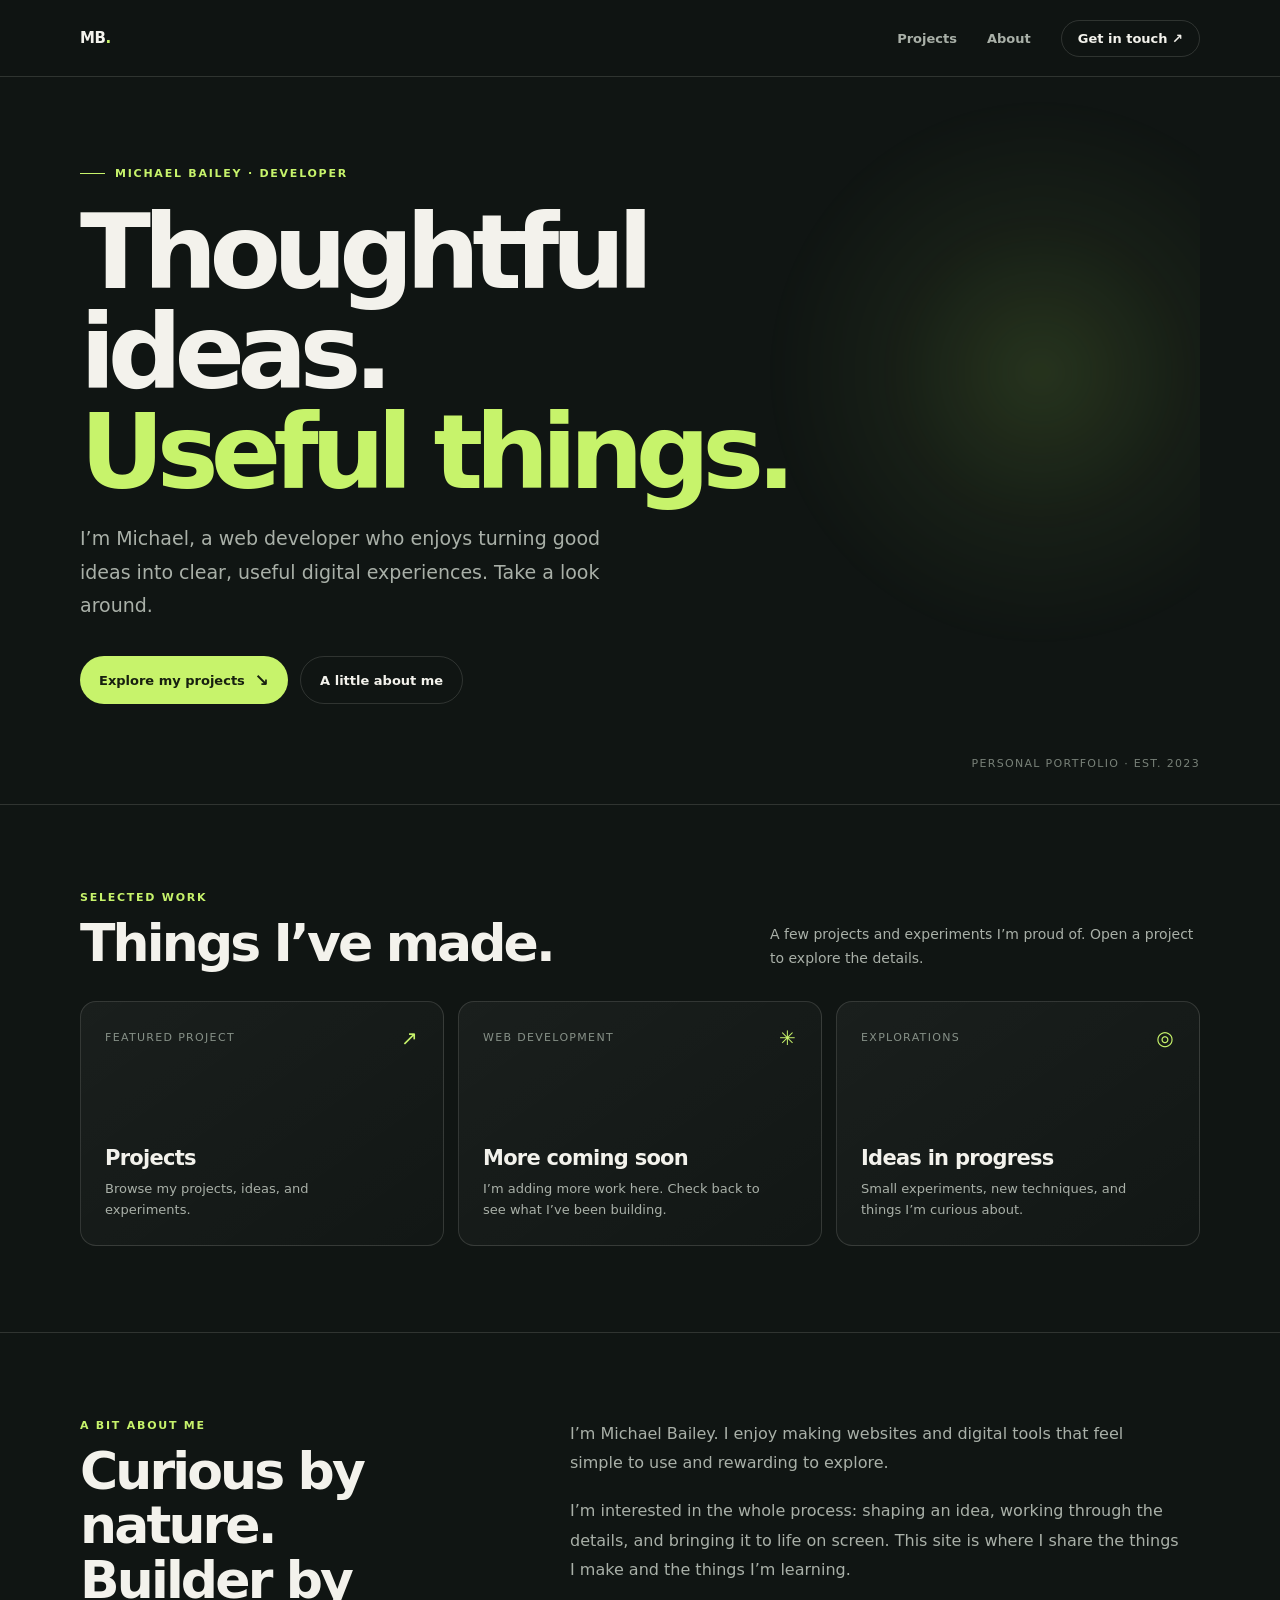
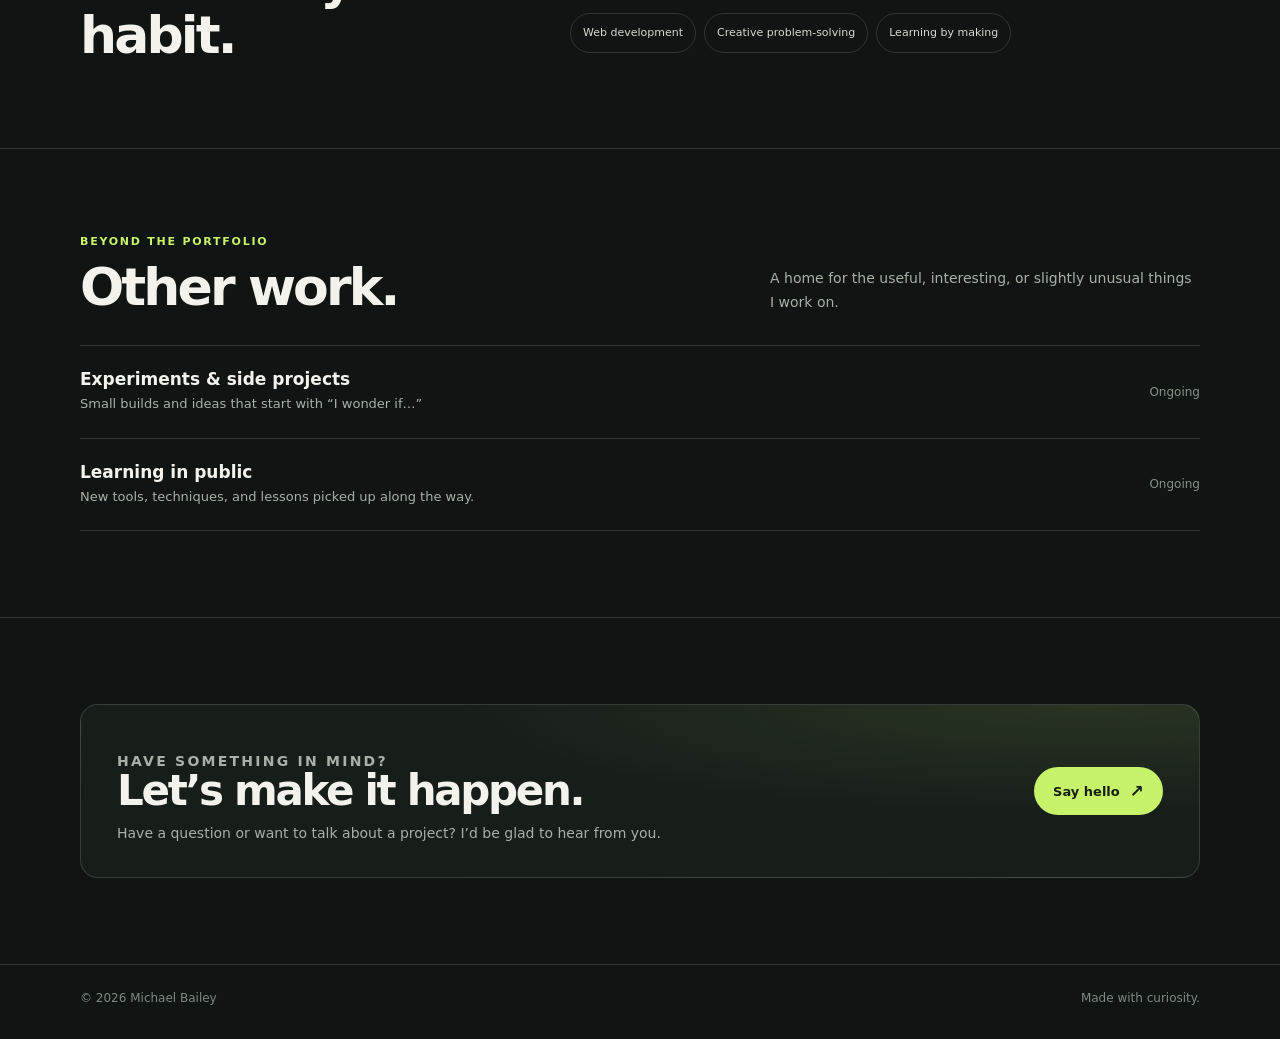
==== commit 528c8e51: "update" ====
--- a/index.html
+++ b/index.html
@@ -1,9 +1,205 @@
 <!doctype html>
-<html lang="en"><head><meta charset="utf-8"><meta name="viewport" content="width=device-width, initial-scale=1"><meta name="theme-color" content="#101513"><meta name="description" content="I’m Michael, a web developer who enjoys turning good ideas into clear, useful digital experiences."><title>Home · Michael Bailey</title><link rel="stylesheet" href="assets/site.css"></head><body>
-<header class="topbar"><nav class="nav wrap" aria-label="Main navigation"><a class="brand" href="index.html">MB<span class="lime">.</span></a><div class="navlinks"><a href="index.html#projects">Projects</a><a href="about.html">About</a><a href="notes.html">Notes</a><a class="nav-cta" href="contact.html">Get in touch ↗</a></div></nav></header>
-<main><section class="hero wrap"><div class="hero-inner"><div class="eyebrow">Michael Bailey · Developer</div><h1>Thoughtful ideas.<br><span>Useful things.</span></h1><p class="intro">I’m Michael, a web developer who enjoys turning good ideas into clear, useful digital experiences.</p><div class="actions"><a class="button primary" href="#projects">Explore my projects ↘</a><a class="button secondary" href="#about">A little about me</a></div></div></section>
-<section class="section" id="projects"><div class="wrap"><p class="kicker">Selected work</p><h2>Things I’ve made.</h2><div class="grid"><a class="card" href="projects/projects.html"><small>Featured project · Featured</small><h3>Projects</h3><p class="muted">Browse my projects, ideas, and experiments.</p></a></div></div></section>
-<section class="section" id="about"><div class="wrap cols"><div><p class="kicker">A bit about me</p><h2>Curious by nature.<br>Builder by habit.</h2></div><div class="copy"><p>I’m Michael Bailey. I enjoy making websites and digital tools that feel simple to use and rewarding to explore.</p><p>I’m interested in the whole process: shaping an idea, working through the details, and bringing it to life on screen.</p><div class="tags"><span class="tag">Web development</span><span class="tag">Creative problem-solving</span><span class="tag">Learning by making</span></div></div></div></section>
-<section class="section"><div class="wrap"><p class="kicker">Beyond the portfolio</p><h2>Other work.</h2><div class="row"><h3>Experiments &amp; side projects</h3><p class="muted">Small builds and ideas that start with ‘I wonder if…’</p></div></div></section>
-<section class="section"><div class="wrap contact"><div><p class="kicker">Have something in mind?</p><h2>Let’s make it happen.</h2><p>Have a question or want to talk about a project? I’d be glad to hear from you.</p></div><a class="button primary" href="mailto:hello@example.com">Say hello ↗</a></div></section>
-</main><footer><div class="wrap footer-inner"><span>© 2026 Michael Bailey</span><span>Made with curiosity.</span></div></footer></body></html>
+<html lang="en">
+<head>
+  <meta charset="utf-8">
+  <meta name="viewport" content="width=device-width, initial-scale=1">
+  <meta name="theme-color" content="#101513">
+  <meta name="description" content="The portfolio and projects of Michael Bailey.">
+  <title>Michael Bailey — Developer &amp; Maker</title>
+  <style>
+    :root {
+      color-scheme: dark;
+      --ink: #f3f2ec;
+      --muted: #a9b0a8;
+      --bg: #101513;
+      --panel: #171e1a;
+      --line: rgba(238, 242, 231, .14);
+      --lime: #c7f36b;
+      --max: 1120px;
+    }
+    * { box-sizing: border-box; }
+    html { scroll-behavior: smooth; scroll-padding-top: 92px; }
+    body {
+      margin: 0;
+      background: var(--bg);
+      color: var(--ink);
+      font-family: Inter, ui-sans-serif, system-ui, -apple-system, BlinkMacSystemFont, "Segoe UI", sans-serif;
+      -webkit-font-smoothing: antialiased;
+    }
+    a { color: inherit; }
+    .wrap { width: min(var(--max), calc(100% - 48px)); margin-inline: auto; }
+    .topbar {
+      position: sticky; top: 0; z-index: 10;
+      border-bottom: 1px solid var(--line);
+      background: rgba(16, 21, 19, .82);
+      backdrop-filter: blur(18px);
+    }
+    .nav { min-height: 76px; display: flex; align-items: center; justify-content: space-between; gap: 24px; }
+    .brand { font-size: 15px; font-weight: 750; letter-spacing: -.03em; text-decoration: none; }
+    .brand-mark { color: var(--lime); }
+    .navlinks { display: flex; align-items: center; gap: 30px; }
+    .navlinks a { color: var(--muted); font-size: 13px; font-weight: 600; text-decoration: none; transition: color .2s; }
+    .navlinks a:hover, .navlinks a:focus-visible { color: var(--ink); }
+    .navlinks .nav-cta { border: 1px solid var(--line); border-radius: 999px; color: var(--ink); padding: 10px 16px; }
+    .hero { min-height: 590px; display: grid; align-items: center; padding: 90px 0 100px; position: relative; overflow: hidden; }
+    .hero::before {
+      content: ""; position: absolute; width: 560px; height: 560px; border-radius: 50%;
+      right: -120px; top: 2%; pointer-events: none;
+      background: radial-gradient(circle, rgba(151, 205, 83, .17), rgba(151, 205, 83, .05) 38%, transparent 69%);
+      filter: blur(8px);
+    }
+    .hero-inner { position: relative; max-width: 790px; }
+    .eyebrow { display: flex; align-items: center; gap: 10px; color: var(--lime); font-size: 11px; letter-spacing: .16em; text-transform: uppercase; font-weight: 750; }
+    .eyebrow::before { content: ""; width: 25px; height: 1px; background: currentColor; }
+    h1 { max-width: 800px; margin: 23px 0 20px; font-size: clamp(54px, 8.6vw, 104px); line-height: .96; letter-spacing: -.075em; font-weight: 650; }
+    h1 span { color: var(--lime); }
+    .intro { max-width: 550px; margin: 0; color: var(--muted); font-size: clamp(16px, 2vw, 19px); line-height: 1.75; }
+    .actions { display: flex; flex-wrap: wrap; gap: 12px; margin-top: 34px; }
+    .button { min-height: 48px; display: inline-flex; align-items: center; justify-content: center; gap: 10px; padding: 0 19px; border-radius: 999px; text-decoration: none; font-size: 13px; font-weight: 700; transition: transform .2s, background .2s; }
+    .button:hover { transform: translateY(-2px); }
+    .button-primary { background: var(--lime); color: #17200f; }
+    .button-secondary { border: 1px solid var(--line); color: var(--ink); }
+    .arrow { font-size: 17px; line-height: 0; }
+    .hero-note { position: absolute; right: 0; bottom: 34px; color: #788178; font-size: 11px; letter-spacing: .12em; text-transform: uppercase; }
+    .section { padding: 86px 0; border-top: 1px solid var(--line); }
+    .section-head { display: flex; align-items: end; justify-content: space-between; gap: 24px; margin-bottom: 30px; }
+    .section-kicker { margin: 0 0 12px; color: var(--lime); font-size: 11px; letter-spacing: .16em; text-transform: uppercase; font-weight: 750; }
+    h2 { margin: 0; font-size: clamp(32px, 5vw, 52px); line-height: 1.05; letter-spacing: -.055em; font-weight: 620; }
+    .section-lead { max-width: 430px; margin: 0; color: var(--muted); font-size: 14px; line-height: 1.7; }
+    .project-grid { display: grid; grid-template-columns: repeat(3, 1fr); gap: 14px; }
+    .card { min-height: 245px; display: flex; flex-direction: column; padding: 24px; border: 1px solid var(--line); border-radius: 16px; background: linear-gradient(145deg, rgba(255,255,255,.045), rgba(255,255,255,.012)); text-decoration: none; transition: border-color .2s, transform .2s, background .2s; }
+    a.card:hover { border-color: rgba(199,243,107,.48); transform: translateY(-3px); background: linear-gradient(145deg, rgba(199,243,107,.08), rgba(255,255,255,.015)); }
+    .card-top { display: flex; justify-content: space-between; align-items: center; color: #869087; font-size: 11px; letter-spacing: .12em; text-transform: uppercase; }
+    .card-icon { color: var(--lime); font-size: 20px; }
+    .card h3 { margin: auto 0 9px; font-size: 21px; letter-spacing: -.035em; }
+    .card p { max-width: 280px; margin: 0; color: var(--muted); font-size: 13px; line-height: 1.6; }
+    .about-layout { display: grid; grid-template-columns: .8fr 1.2fr; gap: 70px; align-items: start; }
+    .about-copy { max-width: 610px; color: var(--muted); font-size: 16px; line-height: 1.85; }
+    .about-copy p { margin: 0 0 18px; }
+    .about-tags { display: flex; flex-wrap: wrap; gap: 8px; margin-top: 28px; }
+    .tag { padding: 9px 12px; border: 1px solid var(--line); border-radius: 999px; color: #d5d9d1; font-size: 11px; }
+    .work-row { display: grid; grid-template-columns: 1fr auto; gap: 22px; align-items: center; padding: 23px 0; border-top: 1px solid var(--line); }
+    .work-row:last-child { border-bottom: 1px solid var(--line); }
+    .work-row h3 { margin: 0 0 5px; font-size: 17px; }
+    .work-row p { margin: 0; color: var(--muted); font-size: 13px; line-height: 1.6; }
+    .work-year { color: #879087; font-size: 12px; }
+    .contact { display: flex; align-items: center; justify-content: space-between; gap: 30px; padding: 36px; border: 1px solid var(--line); border-radius: 18px; background: radial-gradient(ellipse at 90% 0%, rgba(199,243,107,.1), transparent 45%), var(--panel); }
+    .contact h2 { font-size: clamp(28px, 4vw, 42px); }
+    .contact p { margin: 12px 0 0; color: var(--muted); font-size: 14px; }
+    footer { padding: 26px 0 34px; border-top: 1px solid var(--line); color: #7f8980; font-size: 12px; }
+    .footer-inner { display: flex; justify-content: space-between; gap: 20px; }
+    :focus-visible { outline: 2px solid var(--lime); outline-offset: 4px; }
+    @media (max-width: 760px) {
+      .wrap { width: min(100% - 36px, var(--max)); }
+      .nav { min-height: 66px; }
+      .navlinks { gap: 16px; }
+      .navlinks a { font-size: 12px; }
+      .navlinks .nav-cta { padding: 8px 12px; }
+      .hero { min-height: 560px; padding: 80px 0; }
+      .hero::before { right: -290px; top: 12%; }
+      .hero-note { display: none; }
+      .section { padding: 68px 0; }
+      .section-head { align-items: start; flex-direction: column; }
+      .project-grid { grid-template-columns: 1fr; }
+      .card { min-height: 195px; }
+      .about-layout { grid-template-columns: 1fr; gap: 24px; }
+      .contact { align-items: start; flex-direction: column; padding: 27px; }
+    }
+    @media (max-width: 460px) {
+      .navlinks { gap: 12px; }
+      .navlinks a:nth-child(2) { display: none; }
+      .brand { font-size: 14px; }
+      .hero { min-height: 520px; }
+      .footer-inner { flex-direction: column; gap: 8px; }
+    }
+    @media (prefers-reduced-motion: reduce) {
+      html { scroll-behavior: auto; }
+      *, *::before, *::after { transition-duration: .01ms !important; }
+    }
+  </style>
+</head>
+<body>
+  <header class="topbar">
+    <nav class="nav wrap" aria-label="Main navigation">
+      <a class="brand" href="#home">MB<span class="brand-mark">.</span></a>
+      <div class="navlinks">
+        <a href="#projects">Projects</a>
+        <a href="#about">About</a>
+        <a class="nav-cta" href="#contact">Get in touch <span aria-hidden="true">↗</span></a>
+      </div>
+    </nav>
+  </header>
+
+  <main id="home">
+    <section class="hero wrap" aria-labelledby="hero-title">
+      <div class="hero-inner">
+        <div class="eyebrow">Michael Bailey · Developer</div>
+        <h1 id="hero-title">Thoughtful ideas.<br><span>Useful things.</span></h1>
+        <p class="intro">I’m Michael, a web developer who enjoys turning good ideas into clear, useful digital experiences. Take a look around.</p>
+        <div class="actions">
+          <a class="button button-primary" href="#projects">Explore my projects <span class="arrow" aria-hidden="true">↘</span></a>
+          <a class="button button-secondary" href="#about">A little about me</a>
+        </div>
+      </div>
+      <div class="hero-note">Personal portfolio · Est. 2023</div>
+    </section>
+
+    <section class="section" id="projects" aria-labelledby="projects-title">
+      <div class="wrap">
+        <div class="section-head">
+          <div><p class="section-kicker">Selected work</p><h2 id="projects-title">Things I’ve made.</h2></div>
+          <p class="section-lead">A few projects and experiments I’m proud of. Open a project to explore the details.</p>
+        </div>
+        <div class="project-grid">
+          <a class="card" href="https://mjbailey250.github.io/MBailey.github.io/projects.html">
+            <div class="card-top"><span>Featured project</span><span class="card-icon" aria-hidden="true">↗</span></div>
+            <h3>Projects</h3><p>Browse my projects, ideas, and experiments.</p>
+          </a>
+          <div class="card">
+            <div class="card-top"><span>Web development</span><span class="card-icon" aria-hidden="true">✳</span></div>
+            <h3>More coming soon</h3><p>I’m adding more work here. Check back to see what I’ve been building.</p>
+          </div>
+          <div class="card">
+            <div class="card-top"><span>Explorations</span><span class="card-icon" aria-hidden="true">◎</span></div>
+            <h3>Ideas in progress</h3><p>Small experiments, new techniques, and things I’m curious about.</p>
+          </div>
+        </div>
+      </div>
+    </section>
+
+    <section class="section" id="about" aria-labelledby="about-title">
+      <div class="wrap about-layout">
+        <div><p class="section-kicker">A bit about me</p><h2 id="about-title">Curious by nature.<br>Builder by habit.</h2></div>
+        <div class="about-copy">
+          <p>I’m Michael Bailey. I enjoy making websites and digital tools that feel simple to use and rewarding to explore.</p>
+          <p>I’m interested in the whole process: shaping an idea, working through the details, and bringing it to life on screen. This site is where I share the things I make and the things I’m learning.</p>
+          <div class="about-tags" aria-label="Areas of interest"><span class="tag">Web development</span><span class="tag">Creative problem-solving</span><span class="tag">Learning by making</span></div>
+        </div>
+      </div>
+    </section>
+
+    <section class="section" id="work" aria-labelledby="work-title">
+      <div class="wrap">
+        <div class="section-head">
+          <div><p class="section-kicker">Beyond the portfolio</p><h2 id="work-title">Other work.</h2></div>
+          <p class="section-lead">A home for the useful, interesting, or slightly unusual things I work on.</p>
+        </div>
+        <div class="work-row"><div><h3>Experiments &amp; side projects</h3><p>Small builds and ideas that start with “I wonder if…”</p></div><span class="work-year">Ongoing</span></div>
+        <div class="work-row"><div><h3>Learning in public</h3><p>New tools, techniques, and lessons picked up along the way.</p></div><span class="work-year">Ongoing</span></div>
+      </div>
+    </section>
+
+    <section class="section" id="contact">
+      <div class="wrap">
+        <div class="contact">
+          <div><p class="section-kicker">Have something in mind?</p><h2>Let’s make it happen.</h2><p>Have a question or want to talk about a project? I’d be glad to hear from you.</p></div>
+          <a class="button button-primary" href="mailto:hello@example.com">Say hello <span class="arrow" aria-hidden="true">↗</span></a>
+        </div>
+      </div>
+    </section>
+  </main>
+
+  <footer><div class="wrap footer-inner"><span>© <span id="year">2026</span> Michael Bailey</span><span>Made with curiosity.</span></div></footer>
+  <script>document.getElementById('year').textContent = new Date().getFullYear();</script>
+</body>
+</html>
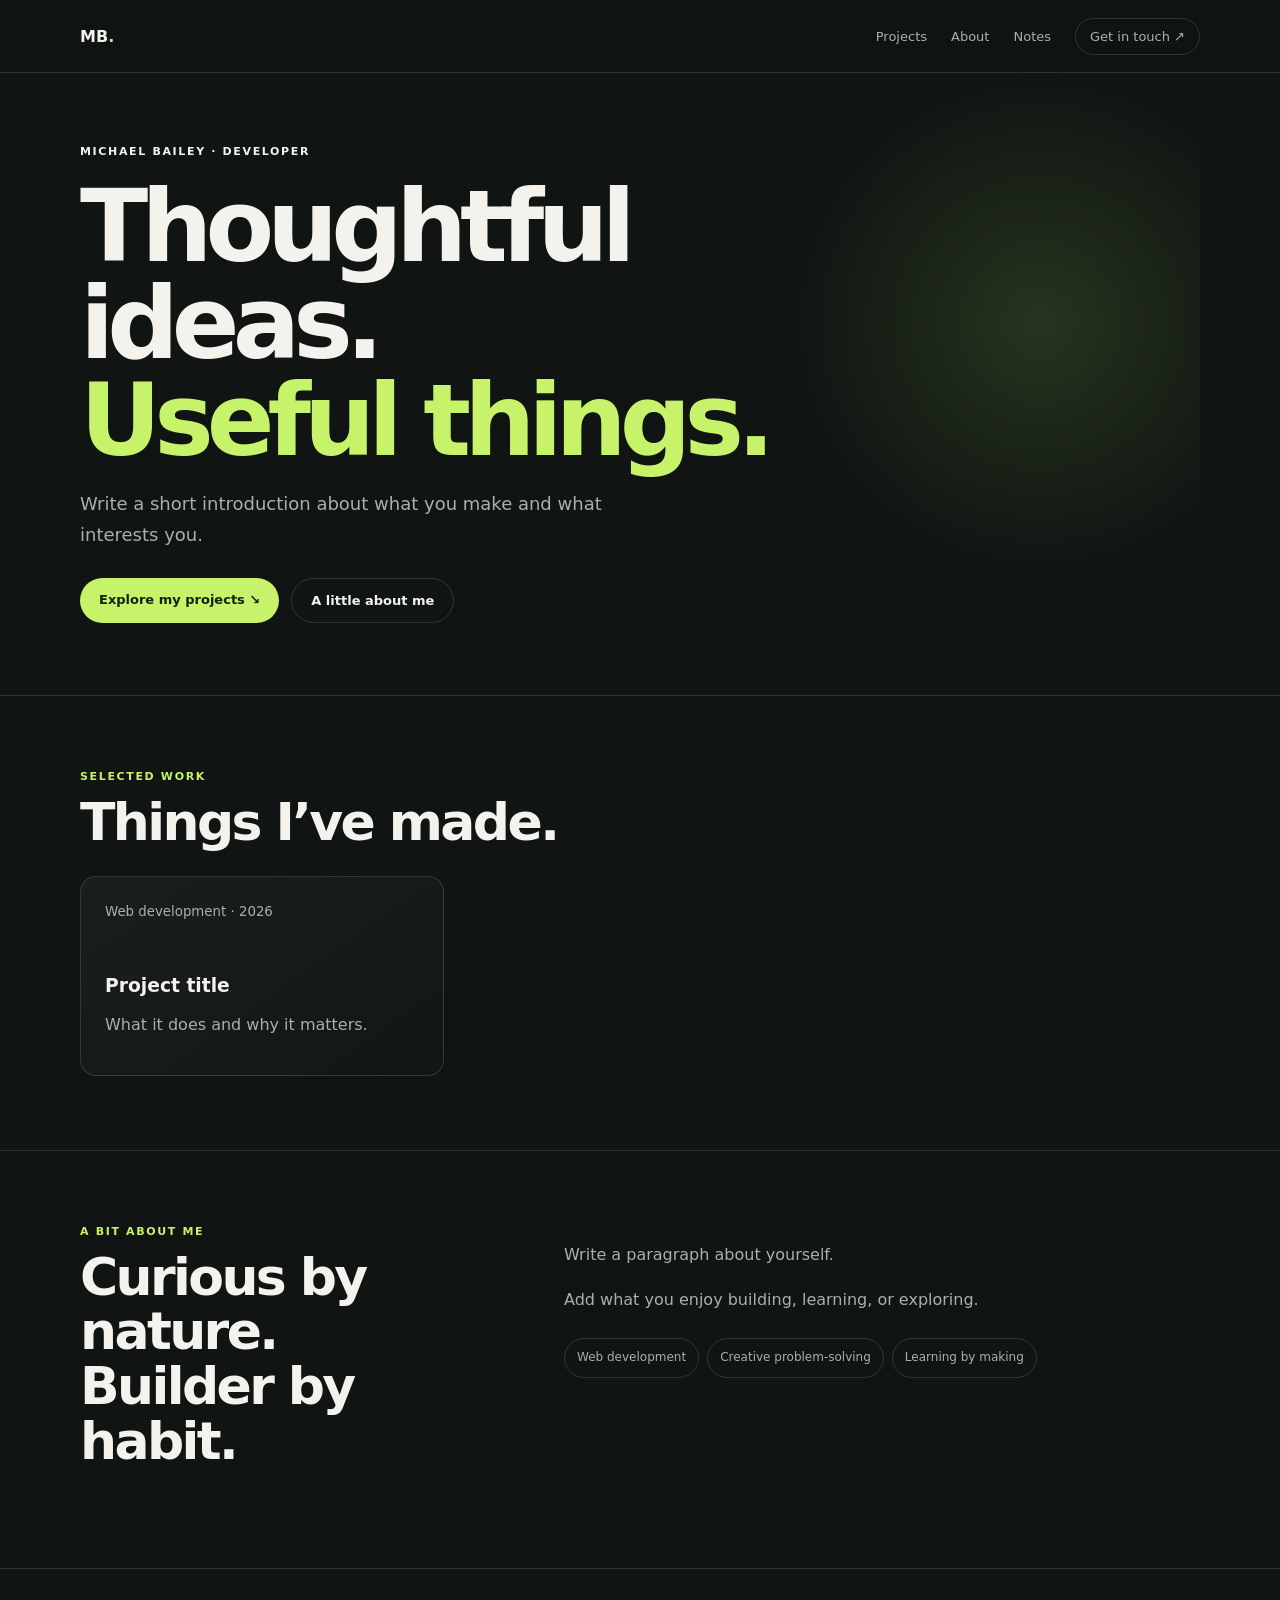
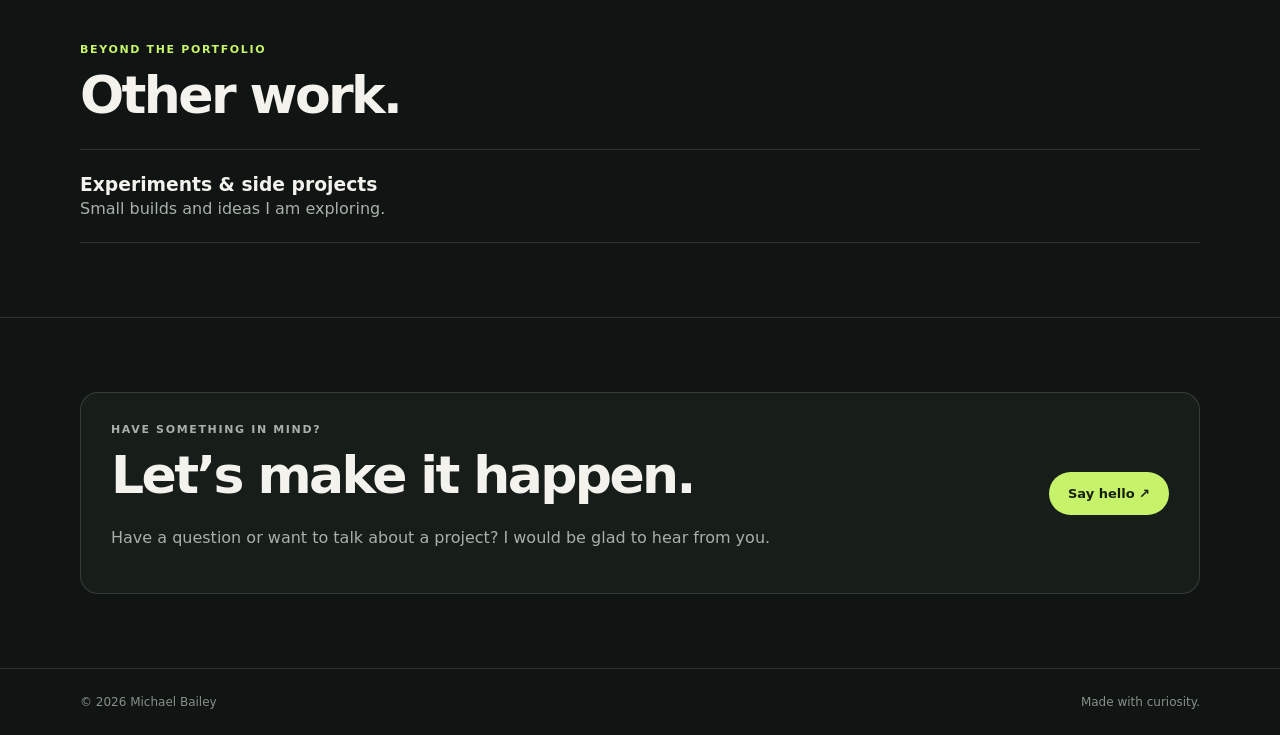
==== commit cc39fe65: "update 03/11" ====
--- a/index.html
+++ b/index.html
@@ -1,205 +1,9 @@
 <!doctype html>
-<html lang="en">
-<head>
-  <meta charset="utf-8">
-  <meta name="viewport" content="width=device-width, initial-scale=1">
-  <meta name="theme-color" content="#101513">
-  <meta name="description" content="The portfolio and projects of Michael Bailey.">
-  <title>Michael Bailey — Developer &amp; Maker</title>
-  <style>
-    :root {
-      color-scheme: dark;
-      --ink: #f3f2ec;
-      --muted: #a9b0a8;
-      --bg: #101513;
-      --panel: #171e1a;
-      --line: rgba(238, 242, 231, .14);
-      --lime: #c7f36b;
-      --max: 1120px;
-    }
-    * { box-sizing: border-box; }
-    html { scroll-behavior: smooth; scroll-padding-top: 92px; }
-    body {
-      margin: 0;
-      background: var(--bg);
-      color: var(--ink);
-      font-family: Inter, ui-sans-serif, system-ui, -apple-system, BlinkMacSystemFont, "Segoe UI", sans-serif;
-      -webkit-font-smoothing: antialiased;
-    }
-    a { color: inherit; }
-    .wrap { width: min(var(--max), calc(100% - 48px)); margin-inline: auto; }
-    .topbar {
-      position: sticky; top: 0; z-index: 10;
-      border-bottom: 1px solid var(--line);
-      background: rgba(16, 21, 19, .82);
-      backdrop-filter: blur(18px);
-    }
-    .nav { min-height: 76px; display: flex; align-items: center; justify-content: space-between; gap: 24px; }
-    .brand { font-size: 15px; font-weight: 750; letter-spacing: -.03em; text-decoration: none; }
-    .brand-mark { color: var(--lime); }
-    .navlinks { display: flex; align-items: center; gap: 30px; }
-    .navlinks a { color: var(--muted); font-size: 13px; font-weight: 600; text-decoration: none; transition: color .2s; }
-    .navlinks a:hover, .navlinks a:focus-visible { color: var(--ink); }
-    .navlinks .nav-cta { border: 1px solid var(--line); border-radius: 999px; color: var(--ink); padding: 10px 16px; }
-    .hero { min-height: 590px; display: grid; align-items: center; padding: 90px 0 100px; position: relative; overflow: hidden; }
-    .hero::before {
-      content: ""; position: absolute; width: 560px; height: 560px; border-radius: 50%;
-      right: -120px; top: 2%; pointer-events: none;
-      background: radial-gradient(circle, rgba(151, 205, 83, .17), rgba(151, 205, 83, .05) 38%, transparent 69%);
-      filter: blur(8px);
-    }
-    .hero-inner { position: relative; max-width: 790px; }
-    .eyebrow { display: flex; align-items: center; gap: 10px; color: var(--lime); font-size: 11px; letter-spacing: .16em; text-transform: uppercase; font-weight: 750; }
-    .eyebrow::before { content: ""; width: 25px; height: 1px; background: currentColor; }
-    h1 { max-width: 800px; margin: 23px 0 20px; font-size: clamp(54px, 8.6vw, 104px); line-height: .96; letter-spacing: -.075em; font-weight: 650; }
-    h1 span { color: var(--lime); }
-    .intro { max-width: 550px; margin: 0; color: var(--muted); font-size: clamp(16px, 2vw, 19px); line-height: 1.75; }
-    .actions { display: flex; flex-wrap: wrap; gap: 12px; margin-top: 34px; }
-    .button { min-height: 48px; display: inline-flex; align-items: center; justify-content: center; gap: 10px; padding: 0 19px; border-radius: 999px; text-decoration: none; font-size: 13px; font-weight: 700; transition: transform .2s, background .2s; }
-    .button:hover { transform: translateY(-2px); }
-    .button-primary { background: var(--lime); color: #17200f; }
-    .button-secondary { border: 1px solid var(--line); color: var(--ink); }
-    .arrow { font-size: 17px; line-height: 0; }
-    .hero-note { position: absolute; right: 0; bottom: 34px; color: #788178; font-size: 11px; letter-spacing: .12em; text-transform: uppercase; }
-    .section { padding: 86px 0; border-top: 1px solid var(--line); }
-    .section-head { display: flex; align-items: end; justify-content: space-between; gap: 24px; margin-bottom: 30px; }
-    .section-kicker { margin: 0 0 12px; color: var(--lime); font-size: 11px; letter-spacing: .16em; text-transform: uppercase; font-weight: 750; }
-    h2 { margin: 0; font-size: clamp(32px, 5vw, 52px); line-height: 1.05; letter-spacing: -.055em; font-weight: 620; }
-    .section-lead { max-width: 430px; margin: 0; color: var(--muted); font-size: 14px; line-height: 1.7; }
-    .project-grid { display: grid; grid-template-columns: repeat(3, 1fr); gap: 14px; }
-    .card { min-height: 245px; display: flex; flex-direction: column; padding: 24px; border: 1px solid var(--line); border-radius: 16px; background: linear-gradient(145deg, rgba(255,255,255,.045), rgba(255,255,255,.012)); text-decoration: none; transition: border-color .2s, transform .2s, background .2s; }
-    a.card:hover { border-color: rgba(199,243,107,.48); transform: translateY(-3px); background: linear-gradient(145deg, rgba(199,243,107,.08), rgba(255,255,255,.015)); }
-    .card-top { display: flex; justify-content: space-between; align-items: center; color: #869087; font-size: 11px; letter-spacing: .12em; text-transform: uppercase; }
-    .card-icon { color: var(--lime); font-size: 20px; }
-    .card h3 { margin: auto 0 9px; font-size: 21px; letter-spacing: -.035em; }
-    .card p { max-width: 280px; margin: 0; color: var(--muted); font-size: 13px; line-height: 1.6; }
-    .about-layout { display: grid; grid-template-columns: .8fr 1.2fr; gap: 70px; align-items: start; }
-    .about-copy { max-width: 610px; color: var(--muted); font-size: 16px; line-height: 1.85; }
-    .about-copy p { margin: 0 0 18px; }
-    .about-tags { display: flex; flex-wrap: wrap; gap: 8px; margin-top: 28px; }
-    .tag { padding: 9px 12px; border: 1px solid var(--line); border-radius: 999px; color: #d5d9d1; font-size: 11px; }
-    .work-row { display: grid; grid-template-columns: 1fr auto; gap: 22px; align-items: center; padding: 23px 0; border-top: 1px solid var(--line); }
-    .work-row:last-child { border-bottom: 1px solid var(--line); }
-    .work-row h3 { margin: 0 0 5px; font-size: 17px; }
-    .work-row p { margin: 0; color: var(--muted); font-size: 13px; line-height: 1.6; }
-    .work-year { color: #879087; font-size: 12px; }
-    .contact { display: flex; align-items: center; justify-content: space-between; gap: 30px; padding: 36px; border: 1px solid var(--line); border-radius: 18px; background: radial-gradient(ellipse at 90% 0%, rgba(199,243,107,.1), transparent 45%), var(--panel); }
-    .contact h2 { font-size: clamp(28px, 4vw, 42px); }
-    .contact p { margin: 12px 0 0; color: var(--muted); font-size: 14px; }
-    footer { padding: 26px 0 34px; border-top: 1px solid var(--line); color: #7f8980; font-size: 12px; }
-    .footer-inner { display: flex; justify-content: space-between; gap: 20px; }
-    :focus-visible { outline: 2px solid var(--lime); outline-offset: 4px; }
-    @media (max-width: 760px) {
-      .wrap { width: min(100% - 36px, var(--max)); }
-      .nav { min-height: 66px; }
-      .navlinks { gap: 16px; }
-      .navlinks a { font-size: 12px; }
-      .navlinks .nav-cta { padding: 8px 12px; }
-      .hero { min-height: 560px; padding: 80px 0; }
-      .hero::before { right: -290px; top: 12%; }
-      .hero-note { display: none; }
-      .section { padding: 68px 0; }
-      .section-head { align-items: start; flex-direction: column; }
-      .project-grid { grid-template-columns: 1fr; }
-      .card { min-height: 195px; }
-      .about-layout { grid-template-columns: 1fr; gap: 24px; }
-      .contact { align-items: start; flex-direction: column; padding: 27px; }
-    }
-    @media (max-width: 460px) {
-      .navlinks { gap: 12px; }
-      .navlinks a:nth-child(2) { display: none; }
-      .brand { font-size: 14px; }
-      .hero { min-height: 520px; }
-      .footer-inner { flex-direction: column; gap: 8px; }
-    }
-    @media (prefers-reduced-motion: reduce) {
-      html { scroll-behavior: auto; }
-      *, *::before, *::after { transition-duration: .01ms !important; }
-    }
-  </style>
-</head>
-<body>
-  <header class="topbar">
-    <nav class="nav wrap" aria-label="Main navigation">
-      <a class="brand" href="#home">MB<span class="brand-mark">.</span></a>
-      <div class="navlinks">
-        <a href="#projects">Projects</a>
-        <a href="#about">About</a>
-        <a class="nav-cta" href="#contact">Get in touch <span aria-hidden="true">↗</span></a>
-      </div>
-    </nav>
-  </header>
-
-  <main id="home">
-    <section class="hero wrap" aria-labelledby="hero-title">
-      <div class="hero-inner">
-        <div class="eyebrow">Michael Bailey · Developer</div>
-        <h1 id="hero-title">Thoughtful ideas.<br><span>Useful things.</span></h1>
-        <p class="intro">I’m Michael, a web developer who enjoys turning good ideas into clear, useful digital experiences. Take a look around.</p>
-        <div class="actions">
-          <a class="button button-primary" href="#projects">Explore my projects <span class="arrow" aria-hidden="true">↘</span></a>
-          <a class="button button-secondary" href="#about">A little about me</a>
-        </div>
-      </div>
-      <div class="hero-note">Personal portfolio · Est. 2023</div>
-    </section>
-
-    <section class="section" id="projects" aria-labelledby="projects-title">
-      <div class="wrap">
-        <div class="section-head">
-          <div><p class="section-kicker">Selected work</p><h2 id="projects-title">Things I’ve made.</h2></div>
-          <p class="section-lead">A few projects and experiments I’m proud of. Open a project to explore the details.</p>
-        </div>
-        <div class="project-grid">
-          <a class="card" href="https://mjbailey250.github.io/MBailey.github.io/projects.html">
-            <div class="card-top"><span>Featured project</span><span class="card-icon" aria-hidden="true">↗</span></div>
-            <h3>Projects</h3><p>Browse my projects, ideas, and experiments.</p>
-          </a>
-          <div class="card">
-            <div class="card-top"><span>Web development</span><span class="card-icon" aria-hidden="true">✳</span></div>
-            <h3>More coming soon</h3><p>I’m adding more work here. Check back to see what I’ve been building.</p>
-          </div>
-          <div class="card">
-            <div class="card-top"><span>Explorations</span><span class="card-icon" aria-hidden="true">◎</span></div>
-            <h3>Ideas in progress</h3><p>Small experiments, new techniques, and things I’m curious about.</p>
-          </div>
-        </div>
-      </div>
-    </section>
-
-    <section class="section" id="about" aria-labelledby="about-title">
-      <div class="wrap about-layout">
-        <div><p class="section-kicker">A bit about me</p><h2 id="about-title">Curious by nature.<br>Builder by habit.</h2></div>
-        <div class="about-copy">
-          <p>I’m Michael Bailey. I enjoy making websites and digital tools that feel simple to use and rewarding to explore.</p>
-          <p>I’m interested in the whole process: shaping an idea, working through the details, and bringing it to life on screen. This site is where I share the things I make and the things I’m learning.</p>
-          <div class="about-tags" aria-label="Areas of interest"><span class="tag">Web development</span><span class="tag">Creative problem-solving</span><span class="tag">Learning by making</span></div>
-        </div>
-      </div>
-    </section>
-
-    <section class="section" id="work" aria-labelledby="work-title">
-      <div class="wrap">
-        <div class="section-head">
-          <div><p class="section-kicker">Beyond the portfolio</p><h2 id="work-title">Other work.</h2></div>
-          <p class="section-lead">A home for the useful, interesting, or slightly unusual things I work on.</p>
-        </div>
-        <div class="work-row"><div><h3>Experiments &amp; side projects</h3><p>Small builds and ideas that start with “I wonder if…”</p></div><span class="work-year">Ongoing</span></div>
-        <div class="work-row"><div><h3>Learning in public</h3><p>New tools, techniques, and lessons picked up along the way.</p></div><span class="work-year">Ongoing</span></div>
-      </div>
-    </section>
-
-    <section class="section" id="contact">
-      <div class="wrap">
-        <div class="contact">
-          <div><p class="section-kicker">Have something in mind?</p><h2>Let’s make it happen.</h2><p>Have a question or want to talk about a project? I’d be glad to hear from you.</p></div>
-          <a class="button button-primary" href="mailto:hello@example.com">Say hello <span class="arrow" aria-hidden="true">↗</span></a>
-        </div>
-      </div>
-    </section>
-  </main>
-
-  <footer><div class="wrap footer-inner"><span>© <span id="year">2026</span> Michael Bailey</span><span>Made with curiosity.</span></div></footer>
-  <script>document.getElementById('year').textContent = new Date().getFullYear();</script>
-</body>
-</html>
+<html lang="en"><head><meta charset="utf-8"><meta name="viewport" content="width=device-width, initial-scale=1"><meta name="theme-color" content="#101513"><meta name="description" content="Write a short introduction about what you make and what interests you."><title>Home · Michael Bailey</title><link rel="stylesheet" href="assets/site.css"></head><body>
+<header class="topbar"><nav class="nav wrap" aria-label="Main navigation"><a class="brand" href="index.html">MB<span class="lime">.</span></a><div class="navlinks"><a href="index.html#projects">Projects</a><a href="about.html">About</a><a href="notes.html">Notes</a><a class="nav-cta" href="contact.html">Get in touch ↗</a></div></nav></header>
+<main><section class="hero wrap"><div class="hero-inner"><div class="eyebrow">Michael Bailey · Developer</div><h1>Thoughtful ideas.<br><span>Useful things.</span></h1><p class="intro">Write a short introduction about what you make and what interests you.</p><div class="actions"><a class="button primary" href="#projects">Explore my projects ↘</a><a class="button secondary" href="#about">A little about me</a></div></div></section>
+<section class="section" id="projects"><div class="wrap"><p class="kicker">Selected work</p><h2>Things I’ve made.</h2><div class="grid"><a class="card" href="projects/project-title.html"><small>Web development · 2026</small><h3>Project title</h3><p class="muted">What it does and why it matters.</p></a></div></div></section>
+<section class="section" id="about"><div class="wrap cols"><div><p class="kicker">A bit about me</p><h2>Curious by nature.<br>Builder by habit.</h2></div><div class="copy"><p>Write a paragraph about yourself.</p><p>Add what you enjoy building, learning, or exploring.</p><div class="tags"><span class="tag">Web development</span><span class="tag">Creative problem-solving</span><span class="tag">Learning by making</span></div></div></div></section>
+<section class="section"><div class="wrap"><p class="kicker">Beyond the portfolio</p><h2>Other work.</h2><div class="row"><h3>Experiments &amp; side projects</h3><p class="muted">Small builds and ideas I am exploring.</p></div></div></section>
+<section class="section"><div class="wrap contact"><div><p class="kicker">Have something in mind?</p><h2>Let’s make it happen.</h2><p>Have a question or want to talk about a project? I would be glad to hear from you.</p></div><a class="button primary" href="mailto:your-real-email@example.com">Say hello ↗</a></div></section>
+</main><footer><div class="wrap footer-inner"><span>© 2026 Michael Bailey</span><span>Made with curiosity.</span></div></footer></body></html>
--- a/assets/site.css
+++ b/assets/site.css
@@ -0,0 +1 @@
+:root{color-scheme:dark;--ink:#f3f2ec;--muted:#a9b0a8;--bg:#101513;--panel:#171e1a;--line:rgba(238,242,231,.14);--lime:#c7f36b;--max:1120px}*{box-sizing:border-box}html{scroll-behavior:smooth;scroll-padding-top:90px}body{margin:0;background:var(--bg);color:var(--ink);font-family:Inter,ui-sans-serif,system-ui,-apple-system,"Segoe UI",sans-serif;-webkit-font-smoothing:antialiased}a{color:inherit}.wrap{width:min(var(--max),calc(100% - 48px));margin:auto}.topbar{position:sticky;top:0;z-index:2;border-bottom:1px solid var(--line);background:#101513e8;backdrop-filter:blur(16px)}.nav{min-height:72px;display:flex;justify-content:space-between;align-items:center}.brand{text-decoration:none;font-weight:800}.lime,.kicker{color:var(--lime)}.navlinks{display:flex;gap:24px;align-items:center}.navlinks a{color:var(--muted);font-size:13px;text-decoration:none}.nav-cta{border:1px solid var(--line);border-radius:99px;padding:10px 14px}.hero{min-height:540px;display:grid;align-items:center;padding:72px 0;position:relative;overflow:hidden}.hero:after{content:"";position:absolute;right:-90px;top:0;width:500px;height:500px;border-radius:50%;background:radial-gradient(circle,#97cd532b,transparent 70%);pointer-events:none}.hero-inner{position:relative;z-index:1;max-width:790px}.eyebrow,.kicker{font-size:11px;letter-spacing:.15em;text-transform:uppercase;font-weight:750}.kicker{margin:0 0 12px}h1{font-size:clamp(54px,8.5vw,100px);line-height:.97;letter-spacing:-.07em;margin:20px 0}h1 span{color:var(--lime)}h2{font-size:clamp(32px,5vw,52px);line-height:1.05;letter-spacing:-.05em;margin:0 0 26px}.intro{max-width:560px;color:var(--muted);font-size:18px;line-height:1.7}.actions{display:flex;gap:12px;margin-top:28px;flex-wrap:wrap}.button{display:inline-flex;padding:14px 19px;border-radius:99px;font-size:13px;font-weight:700;text-decoration:none}.primary{background:var(--lime);color:#17200f}.secondary{border:1px solid var(--line)}.section{padding:74px 0;border-top:1px solid var(--line)}.grid{display:grid;grid-template-columns:repeat(3,1fr);gap:14px}.card{display:block;min-height:200px;padding:24px;border:1px solid var(--line);border-radius:16px;background:linear-gradient(145deg,#ffffff0b,#ffffff03);text-decoration:none}.card:hover{border-color:#c7f36b88;transform:translateY(-2px)}.card small,.muted{color:var(--muted)}.card h3{margin-top:55px}.cols{display:grid;grid-template-columns:.8fr 1.2fr;gap:60px}.copy{max-width:700px;color:var(--muted);font-size:16px;line-height:1.8}.tags{display:flex;gap:8px;flex-wrap:wrap;margin-top:24px}.tag{border:1px solid var(--line);border-radius:99px;padding:8px 12px;font-size:12px}.row{padding:20px 0;border-top:1px solid var(--line)}.row:last-child{border-bottom:1px solid var(--line)}.row h3,.row p{margin:4px 0}.contact{display:flex;justify-content:space-between;align-items:center;gap:24px;border:1px solid var(--line);background:var(--panel);border-radius:18px;padding:30px}.contact p{color:var(--muted)}footer{padding:26px 0;border-top:1px solid var(--line);color:#879087;font-size:12px}.footer-inner{display:flex;justify-content:space-between}:focus-visible{outline:2px solid var(--lime);outline-offset:4px}@media(max-width:740px){.wrap{width:calc(100% - 36px)}.grid{grid-template-columns:1fr}.cols{grid-template-columns:1fr;gap:20px}.navlinks{gap:12px}.navlinks a{font-size:12px}.navlinks a:nth-child(3){display:none}.contact{align-items:flex-start;flex-direction:column}.hero{min-height:490px}}@media(prefers-reduced-motion:reduce){html{scroll-behavior:auto}*{transition:none!important}}
